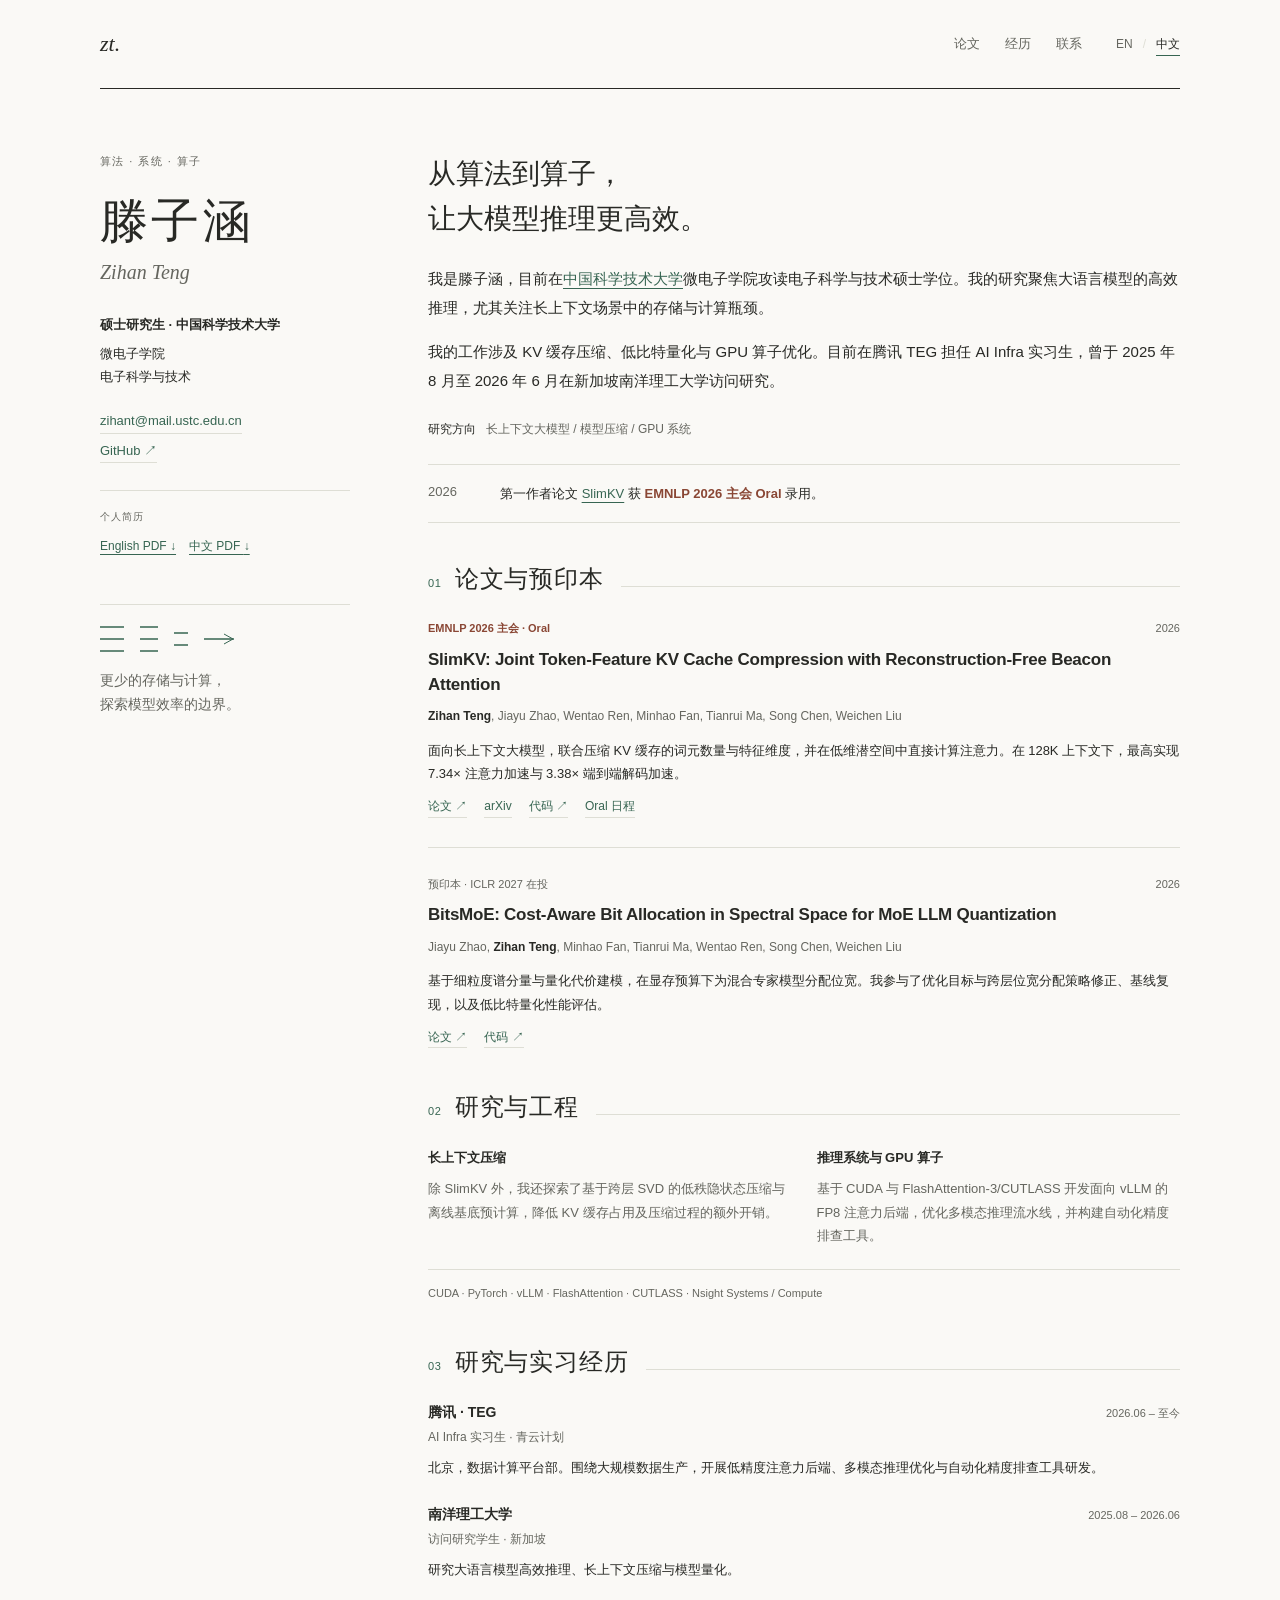
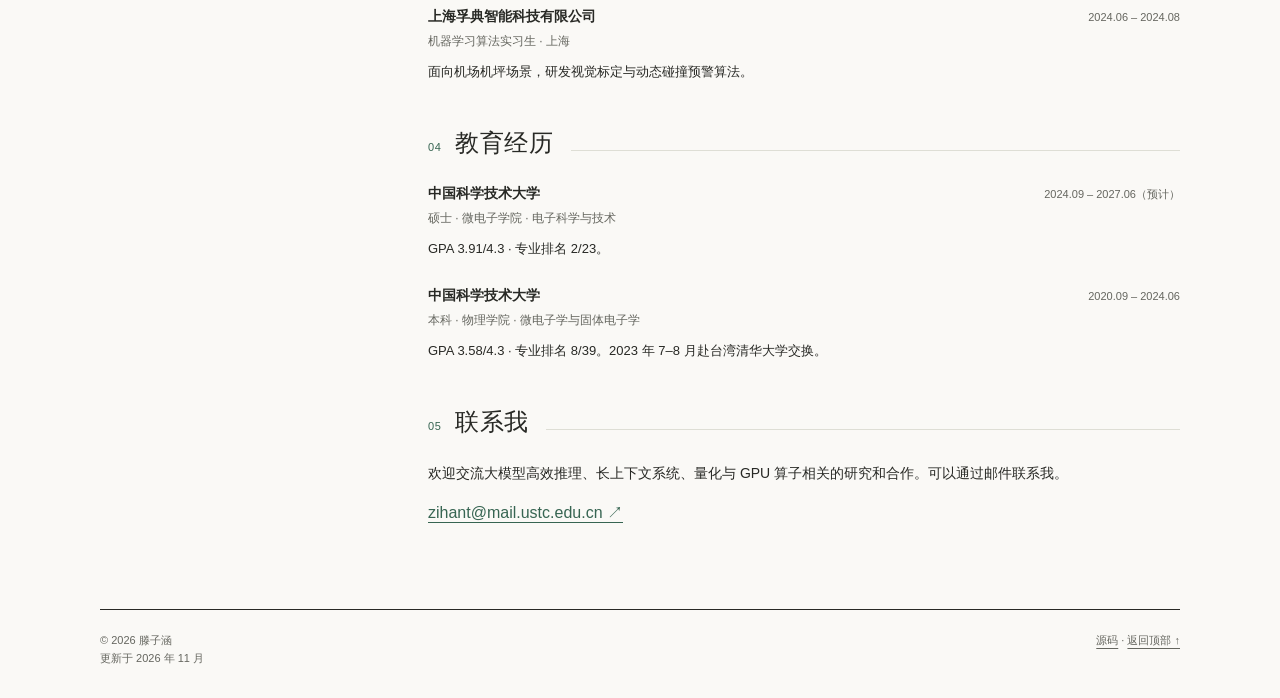
==== zh/index.html @ 65c85bd6 "Redesign academic homepage with bilingual pages, EMNLP Oral update, and current CVs" ====
<!doctype html>
<html lang="zh-CN">
<head>
<meta charset="utf-8">
<meta name="viewport" content="width=device-width, initial-scale=1">
<meta name="description" content="滕子涵，中国科学技术大学硕士研究生。研究方向包括大模型高效推理、KV 缓存压缩、低比特量化与 GPU 系统。SlimKV 第一作者，EMNLP 2026 主会 Oral。">
<meta name="theme-color" content="#faf9f6">
<title>滕子涵 | 大模型高效推理</title>
<link rel="canonical" href="https://strandding.github.io/zh/">
<link rel="alternate" hreflang="en" href="https://strandding.github.io/">
<link rel="alternate" hreflang="zh-CN" href="https://strandding.github.io/zh/">
<link rel="alternate" hreflang="x-default" href="https://strandding.github.io/">
<meta property="og:type" content="website">
<meta property="og:title" content="滕子涵 | 大模型高效推理">
<meta property="og:description" content="滕子涵，中国科学技术大学硕士研究生。研究方向包括大模型高效推理、KV 缓存压缩、低比特量化与 GPU 系统。SlimKV 第一作者，EMNLP 2026 主会 Oral。">
<meta property="og:url" content="https://strandding.github.io/zh/">
<meta property="og:locale" content="zh_CN">
<link rel="icon" href="../assets/favicon.svg" type="image/svg+xml">
<link rel="stylesheet" href="../assets/style.css">
<script type="application/ld+json">{"@context": "https://schema.org", "@type": "Person", "name": "Zihan Teng", "alternateName": "滕子涵", "url": "https://strandding.github.io/", "email": "mailto:zihant@mail.ustc.edu.cn", "sameAs": ["https://github.com/Strandding"], "affiliation": {"@type": "CollegeOrUniversity", "name": "University of Science and Technology of China"}}</script>
</head>
<body id="top">
<a class="skip-link" href="#main">跳转到正文</a>
<div class="page">
<header class="topbar">
<a class="wordmark" href="./" aria-label="滕子涵">zt.</a>
<div class="top-right">
<nav class="top-nav" aria-label="主导航"><a href="#publications">论文</a><a href="#experience">经历</a><a href="#contact">联系</a></nav>
<nav class="language" aria-label="语言切换"><a href="../" lang="en" hreflang="en" >EN</a><span aria-hidden="true">/</span><a href="./" lang="zh-CN" hreflang="zh-CN" aria-current="page">中文</a></nav>
</div>
</header>
<div class="layout">
<aside class="profile" aria-label="个人信息">
<p class="overline">算法 · 系统 · 算子</p>
<h1>滕子涵</h1>
<p class="alternate-name" lang="en">Zihan Teng</p>
<p class="affiliation"><span class="role">硕士研究生 · 中国科学技术大学</span>微电子学院<br>电子科学与技术</p>
<div class="profile-links"><a href="mailto:zihant@mail.ustc.edu.cn">zihant@mail.ustc.edu.cn</a><a href="https://github.com/Strandding">GitHub <span aria-hidden="true">↗</span></a></div>
<div class="cv-links"><span class="label">个人简历</span><a href="../assets/Zihan_Teng_CV_EN.pdf" download="Zihan_Teng_CV_EN.pdf" lang="en">English PDF <span aria-hidden="true">↓</span></a><a href="../assets/Zihan_Teng_CV_ZH.pdf" download="Zihan_Teng_CV_ZH.pdf" lang="zh-CN">中文 PDF <span aria-hidden="true">↓</span></a></div>
<div class="research-note" aria-hidden="true"><svg viewBox="0 0 134 36" fill="none"><path d="M0 6h24M0 18h24M0 30h24M40 6h18M40 18h18M40 30h18M74 12h14M74 24h14M104 18h30" stroke="currentColor" stroke-width="1.5"/><path d="m124 13 9 5-9 5" stroke="currentColor"/></svg>更少的存储与计算，<br>探索模型效率的边界。</div>
</aside>
<main class="content" id="main">
<section class="intro" aria-labelledby="intro-title"><h2 id="intro-title">从算法到算子，<br>让大模型推理更高效。</h2><p>我是滕子涵，目前在<a href="https://www.ustc.edu.cn/">中国科学技术大学</a>微电子学院攻读电子科学与技术硕士学位。我的研究聚焦大语言模型的高效推理，尤其关注长上下文场景中的存储与计算瓶颈。</p><p>我的工作涉及 KV 缓存压缩、低比特量化与 GPU 算子优化。目前在腾讯 TEG 担任 AI Infra 实习生，曾于 2025 年 8 月至 2026 年 6 月在新加坡南洋理工大学访问研究。</p><p class="interests"><strong>研究方向</strong> &nbsp; 长上下文大模型 / 模型压缩 / GPU 系统</p><div class="news"><time datetime="2026">2026</time><p>第一作者论文 <a href="https://aclanthology.org/2026.emnlp-main.983/">SlimKV</a> 获 <strong>EMNLP 2026 主会 Oral</strong> 录用。</p></div></section>
<section class="section" id="publications"><div class="section-heading"><span class="number" aria-hidden="true">01</span><h2>论文与预印本</h2></div>
<article class="publication">
<div class="publication-header"><span class="venue">EMNLP 2026 主会 · Oral</span><span>2026</span></div>
<h3 lang="en"><a href="https://aclanthology.org/2026.emnlp-main.983/">SlimKV: Joint Token-Feature KV Cache Compression with Reconstruction-Free Beacon Attention</a></h3>
<p class="authors" lang="en"><strong>Zihan Teng</strong>, Jiayu Zhao, Wentao Ren, Minhao Fan, Tianrui Ma, Song Chen, Weichen Liu</p><p class="abstract">面向长上下文大模型，联合压缩 KV 缓存的词元数量与特征维度，并在低维潜空间中直接计算注意力。在 128K 上下文下，最高实现 7.34× 注意力加速与 3.38× 端到端解码加速。</p>
<div class="paper-links"><a href="https://aclanthology.org/2026.emnlp-main.983/">论文 <span aria-hidden="true">↗</span></a><a href="https://arxiv.org/abs/2610.02953">arXiv</a><a href="https://github.com/Strandding/SlimKV">代码 <span aria-hidden="true">↗</span></a><a href="https://docs.google.com/spreadsheets/d/1aXGTy_7Xeh-OXIs3iJSbDpUsZ6YhbfA76b17kBZH0Yk/edit?gid=943432490&amp;range=A1047:L1047">Oral 日程</a></div>
</article>
<article class="publication">
<div class="publication-header"><span>预印本 · ICLR 2027 在投</span><span>2026</span></div>
<h3 lang="en"><a href="https://arxiv.org/abs/2606.00079">BitsMoE: Cost-Aware Bit Allocation in Spectral Space for MoE LLM Quantization</a></h3>
<p class="authors" lang="en">Jiayu Zhao, <strong>Zihan Teng</strong>, Minhao Fan, Tianrui Ma, Wentao Ren, Song Chen, Weichen Liu</p><p class="abstract">基于细粒度谱分量与量化代价建模，在显存预算下为混合专家模型分配位宽。我参与了优化目标与跨层位宽分配策略修正、基线复现，以及低比特量化性能评估。</p>
<div class="paper-links"><a href="https://arxiv.org/abs/2606.00079">论文 <span aria-hidden="true">↗</span></a><a href="https://github.com/zjiayu064/BitsMoE">代码 <span aria-hidden="true">↗</span></a></div>
</article>
</section>
<section class="section" id="research"><div class="section-heading"><span class="number" aria-hidden="true">02</span><h2>研究与工程</h2></div><div class="practice"><div><h3>长上下文压缩</h3><p>除 SlimKV 外，我还探索了基于跨层 SVD 的低秩隐状态压缩与离线基底预计算，降低 KV 缓存占用及压缩过程的额外开销。</p></div><div><h3>推理系统与 GPU 算子</h3><p>基于 CUDA 与 FlashAttention-3/CUTLASS 开发面向 vLLM 的 FP8 注意力后端，优化多模态推理流水线，并构建自动化精度排查工具。</p></div></div><p class="tools">CUDA · PyTorch · vLLM · FlashAttention · CUTLASS · Nsight Systems / Compute</p></section>
<section class="section" id="experience"><div class="section-heading"><span class="number" aria-hidden="true">03</span><h2>研究与实习经历</h2></div><article class="entry"><div class="entry-title"><h3>腾讯 · TEG</h3><span class="date">2026.06 – 至今</span></div><p class="role">AI Infra 实习生 · 青云计划</p><p>北京，数据计算平台部。围绕大规模数据生产，开展低精度注意力后端、多模态推理优化与自动化精度排查工具研发。</p></article>
<article class="entry"><div class="entry-title"><h3>南洋理工大学</h3><span class="date">2025.08 – 2026.06</span></div><p class="role">访问研究学生 · 新加坡</p><p>研究大语言模型高效推理、长上下文压缩与模型量化。</p></article>
<article class="entry"><div class="entry-title"><h3>上海孚典智能科技有限公司</h3><span class="date">2024.06 – 2024.08</span></div><p class="role">机器学习算法实习生 · 上海</p><p>面向机场机坪场景，研发视觉标定与动态碰撞预警算法。</p></article></section>
<section class="section" id="education"><div class="section-heading"><span class="number" aria-hidden="true">04</span><h2>教育经历</h2></div><article class="entry"><div class="entry-title"><h3>中国科学技术大学</h3><span class="date">2024.09 – 2027.06（预计）</span></div><p class="role">硕士 · 微电子学院 · 电子科学与技术</p><p>GPA 3.91/4.3 · 专业排名 2/23。</p></article>
<article class="entry"><div class="entry-title"><h3>中国科学技术大学</h3><span class="date">2020.09 – 2024.06</span></div><p class="role">本科 · 物理学院 · 微电子学与固体电子学</p><p>GPA 3.58/4.3 · 专业排名 8/39。2023 年 7–8 月赴台湾清华大学交换。</p></article></section>
<section class="section contact" id="contact"><div class="section-heading"><span class="number" aria-hidden="true">05</span><h2>联系我</h2></div><p>欢迎交流大模型高效推理、长上下文系统、量化与 GPU 算子相关的研究和合作。可以通过邮件联系我。</p><a href="mailto:zihant@mail.ustc.edu.cn">zihant@mail.ustc.edu.cn <span aria-hidden="true">↗</span></a></section>
</main>
</div>
<footer class="footer"><span>© 2026 滕子涵<br>更新于 2026 年 11 月</span><span><a href="https://github.com/Strandding/strandding.github.io">源码</a> · <a href="#top">返回顶部 ↑</a></span></footer>
</div>
</body>
</html>
---- assets/style.css ----
:root{--paper:#faf9f6;--ink:#282925;--muted:#65665f;--line:#deded5;--accent:#376552;--highlight:#8a4735;--serif:Georgia,'Times New Roman','Songti SC','Noto Serif CJK SC',serif;--sans:-apple-system,BlinkMacSystemFont,'Segoe UI','PingFang SC','Microsoft YaHei',sans-serif}
*{box-sizing:border-box}
html{scroll-behavior:smooth;scroll-padding-top:32px}
body{margin:0;background:var(--paper);color:var(--ink);font:16px/1.7 var(--sans);-webkit-font-smoothing:antialiased}
a{color:var(--accent);text-underline-offset:4px;text-decoration-thickness:1px}
a:hover{color:var(--highlight)}
a:focus-visible,summary:focus-visible{outline:2px solid var(--accent);outline-offset:5px}
::selection{background:#dce7dc}
.skip-link{position:fixed;left:20px;top:-80px;background:var(--ink);color:white;padding:10px 16px;z-index:10}
.skip-link:focus{top:12px}
.page{width:min(1100px,calc(100% - 96px));margin:auto}
.topbar{display:flex;justify-content:space-between;align-items:center;gap:24px;min-height:89px;border-bottom:1px solid var(--ink)}
.wordmark{color:var(--ink);text-decoration:none;font:italic 22px var(--serif)}
.top-right{display:flex;align-items:center;gap:34px}
.top-nav{display:flex;gap:25px;font-size:13px}
.top-nav a{text-decoration:none;color:var(--muted);padding:8px 0}
.top-nav a:hover{color:var(--accent)}
.language{display:flex;align-items:center;gap:10px;font-size:12px;white-space:nowrap}
.language a{padding:9px 0;text-decoration:none;color:var(--muted)}
.language a[aria-current]{color:var(--ink);text-decoration:underline;text-decoration-color:var(--accent);text-underline-offset:7px}
.language span{color:var(--line)}
.layout{display:grid;grid-template-columns:240px minmax(0,1fr);gap:64px;padding-top:63px}
.profile{align-self:start;position:sticky;top:40px}
.profile .overline{margin:0 0 21px;font-size:11px;letter-spacing:.13em;text-transform:uppercase;color:var(--muted)}
h1{font:normal 51px/1.04 var(--serif);letter-spacing:-.045em;margin:0 0 12px}
.alternate-name{font:20px var(--serif);color:var(--muted);margin:0 0 29px;letter-spacing:.06em}
.affiliation{font-size:13px;line-height:1.8;margin:0 0 22px}
.affiliation .role{display:block;font-weight:600;margin-bottom:5px;color:var(--ink)}
.profile-links{display:flex;flex-direction:column;align-items:flex-start;gap:6px;font-size:13px}
.profile-links a{text-decoration:none;border-bottom:1px solid var(--line)}
.cv-links{margin-top:27px;padding-top:17px;border-top:1px solid var(--line);font-size:12px}
.cv-links .label{display:block;color:var(--muted);font-size:10px;letter-spacing:.1em;text-transform:uppercase;margin-bottom:7px}
.cv-links a{display:inline-block;padding:4px 0;margin-right:13px}
.research-note{margin:44px 0 0;padding-top:16px;border-top:1px solid var(--line);color:var(--muted);font:italic 15px/1.7 var(--serif)}
.research-note svg{display:block;width:134px;height:36px;margin-bottom:12px;color:var(--accent)}
.content{min-width:0;padding-bottom:38px}
.intro{margin-bottom:42px}
.intro h2{font:normal 30px/1.3 var(--serif);letter-spacing:-.02em;margin:0 0 22px;max-width:560px}
.intro p{margin:0 0 15px;font-size:15px;line-height:1.85}
.interests{color:var(--muted);font-size:12px!important;line-height:1.85!important;margin-top:22px!important}
.interests strong{color:var(--ink);font-weight:500}
.news{display:grid;grid-template-columns:58px 1fr;gap:14px;margin:24px 0 0;padding:16px 0;border-top:1px solid var(--line);border-bottom:1px solid var(--line);font-size:13px;line-height:1.7}
.news time{color:var(--muted);font-variant-numeric:tabular-nums}
.news p{margin:0;font-size:13px;line-height:1.7}
.news strong{font-weight:600;color:var(--highlight)}
.section{margin-bottom:45px;scroll-margin-top:30px}
.section-heading{display:flex;align-items:baseline;gap:13px;margin-bottom:25px}
.section-heading .number{color:var(--accent);font:11px/1.5 var(--sans);letter-spacing:.06em}
.section-heading h2{font:normal 26px/1.2 var(--serif);letter-spacing:-.02em;margin:0}
.section-heading::after{content:'';flex:1;height:1px;background:var(--line);margin-left:4px}
.publication{margin-bottom:29px}
.publication+.publication{padding-top:27px;border-top:1px solid var(--line)}
.publication-header{display:flex;justify-content:space-between;align-items:baseline;gap:20px;font-size:11px;color:var(--muted);margin-bottom:9px}
.publication-header .venue{color:var(--highlight);font-weight:650}
.publication h3{font:600 17px/1.48 var(--sans);letter-spacing:-.015em;margin:0 0 9px}
.publication h3 a{color:var(--ink);text-decoration:none}
.publication h3 a:hover{text-decoration:underline;color:var(--accent)}
.authors{font-size:12px;line-height:1.8;color:var(--muted);margin:0 0 11px}
.authors strong{color:var(--ink);font-weight:600}
.abstract{font-size:13px;line-height:1.8;margin:0 0 11px}
.paper-links{display:flex;gap:17px;flex-wrap:wrap;font-size:12px;align-items:baseline}
.paper-links a{text-decoration:none;border-bottom:1px solid var(--line)}
.paper-links a:hover{border-color:var(--accent)}
.entry{margin-bottom:24px}
.entry-title{display:flex;justify-content:space-between;align-items:baseline;gap:20px}
.entry h3{font-size:14px;line-height:1.5;font-weight:600;margin:0}
.date{font-size:11px;white-space:nowrap;color:var(--muted);font-variant-numeric:tabular-nums}
.entry .role{font-size:12px;color:var(--muted);margin:4px 0 8px}
.entry p{font-size:13px;line-height:1.8;margin:6px 0 0}
.practice{display:grid;grid-template-columns:1fr 1fr;gap:25px}
.practice h3{font-size:13px;margin:0 0 8px;font-weight:600}
.practice p{font-size:13px;line-height:1.8;margin:0;color:var(--muted)}
.tools{font-size:11px;color:var(--muted);margin:22px 0 0;padding-top:14px;border-top:1px solid var(--line)}
.contact p{font-size:14px;line-height:1.8;margin:0 0 12px}
.footer{display:flex;justify-content:space-between;gap:20px;border-top:1px solid var(--ink);padding:21px 0 30px;color:var(--muted);font-size:11px}
.footer a{color:var(--muted)}
html[lang='zh-CN'] h1{font-size:48px;letter-spacing:.07em;line-height:1.2}
html[lang='zh-CN'] .intro h2{font-size:28px;line-height:1.6;letter-spacing:0}
html[lang='zh-CN'] .intro p{line-height:1.95}
html[lang='zh-CN'] .section-heading h2{font-size:24px;letter-spacing:.04em}
html[lang='zh-CN'] .alternate-name{letter-spacing:0;font-style:italic}
html[lang='zh-CN'] .research-note{font-style:normal;font-size:14px}
@media(min-width:1250px){.page{width:1080px}.layout{grid-template-columns:250px minmax(0,1fr);gap:78px}}
@media(max-width:900px){.page{width:calc(100% - 56px)}.layout{grid-template-columns:205px minmax(0,1fr);gap:35px}h1{font-size:45px}.top-right{gap:25px}.top-nav{gap:18px}.entry-title{display:block}.entry-title .date{display:block;margin-top:3px}.practice{grid-template-columns:1fr;gap:20px}}
@media(max-width:680px){html{scroll-padding-top:18px}.page{width:calc(100% - 40px)}.topbar{min-height:70px}.top-nav{display:none}.layout{display:block;padding-top:37px}.profile{position:static;margin-bottom:32px}.profile .overline{margin-bottom:14px;font-size:10px}h1{font-size:46px;margin-bottom:9px}.alternate-name{font-size:18px;margin-bottom:18px}.affiliation{font-size:13px;margin-bottom:13px}.profile-links{flex-direction:row;flex-wrap:wrap;gap:18px}.cv-links{margin-top:16px;padding-top:12px;display:flex;align-items:baseline;gap:14px}.cv-links .label{margin:0}.cv-links a{margin:0}.research-note{display:none}.intro{margin-bottom:35px}.intro h2{font-size:27px;margin-bottom:17px}.intro p{font-size:14px}.news{grid-template-columns:49px 1fr;gap:10px;margin-top:20px}.section{margin-bottom:35px}.section-heading{margin-bottom:22px}.section-heading h2{font-size:24px}.publication-header{gap:12px}.publication h3{font-size:16px}.entry-title{display:flex;flex-wrap:wrap;gap:3px 18px}.entry-title .date{margin:0}.footer{font-size:10px;align-items:flex-start}.footer span:last-child{text-align:right}.content{padding-bottom:5px}html[lang='zh-CN'] h1{font-size:42px}html[lang='zh-CN'] .intro h2{font-size:25px}}
@media(prefers-reduced-motion:reduce){html{scroll-behavior:auto}}
@media print{body{background:white;font-size:11pt}.page{width:100%}.topbar,.research-note,.skip-link,.top-nav,.language{display:none}.layout{padding-top:0;grid-template-columns:175px minmax(0,1fr);gap:30px}.profile{position:static}h1{font-size:34px}.intro h2{font-size:23px}.section{break-inside:avoid;margin-bottom:24px}.publication,.entry{break-inside:avoid}a{color:inherit}.footer{padding-bottom:0}}
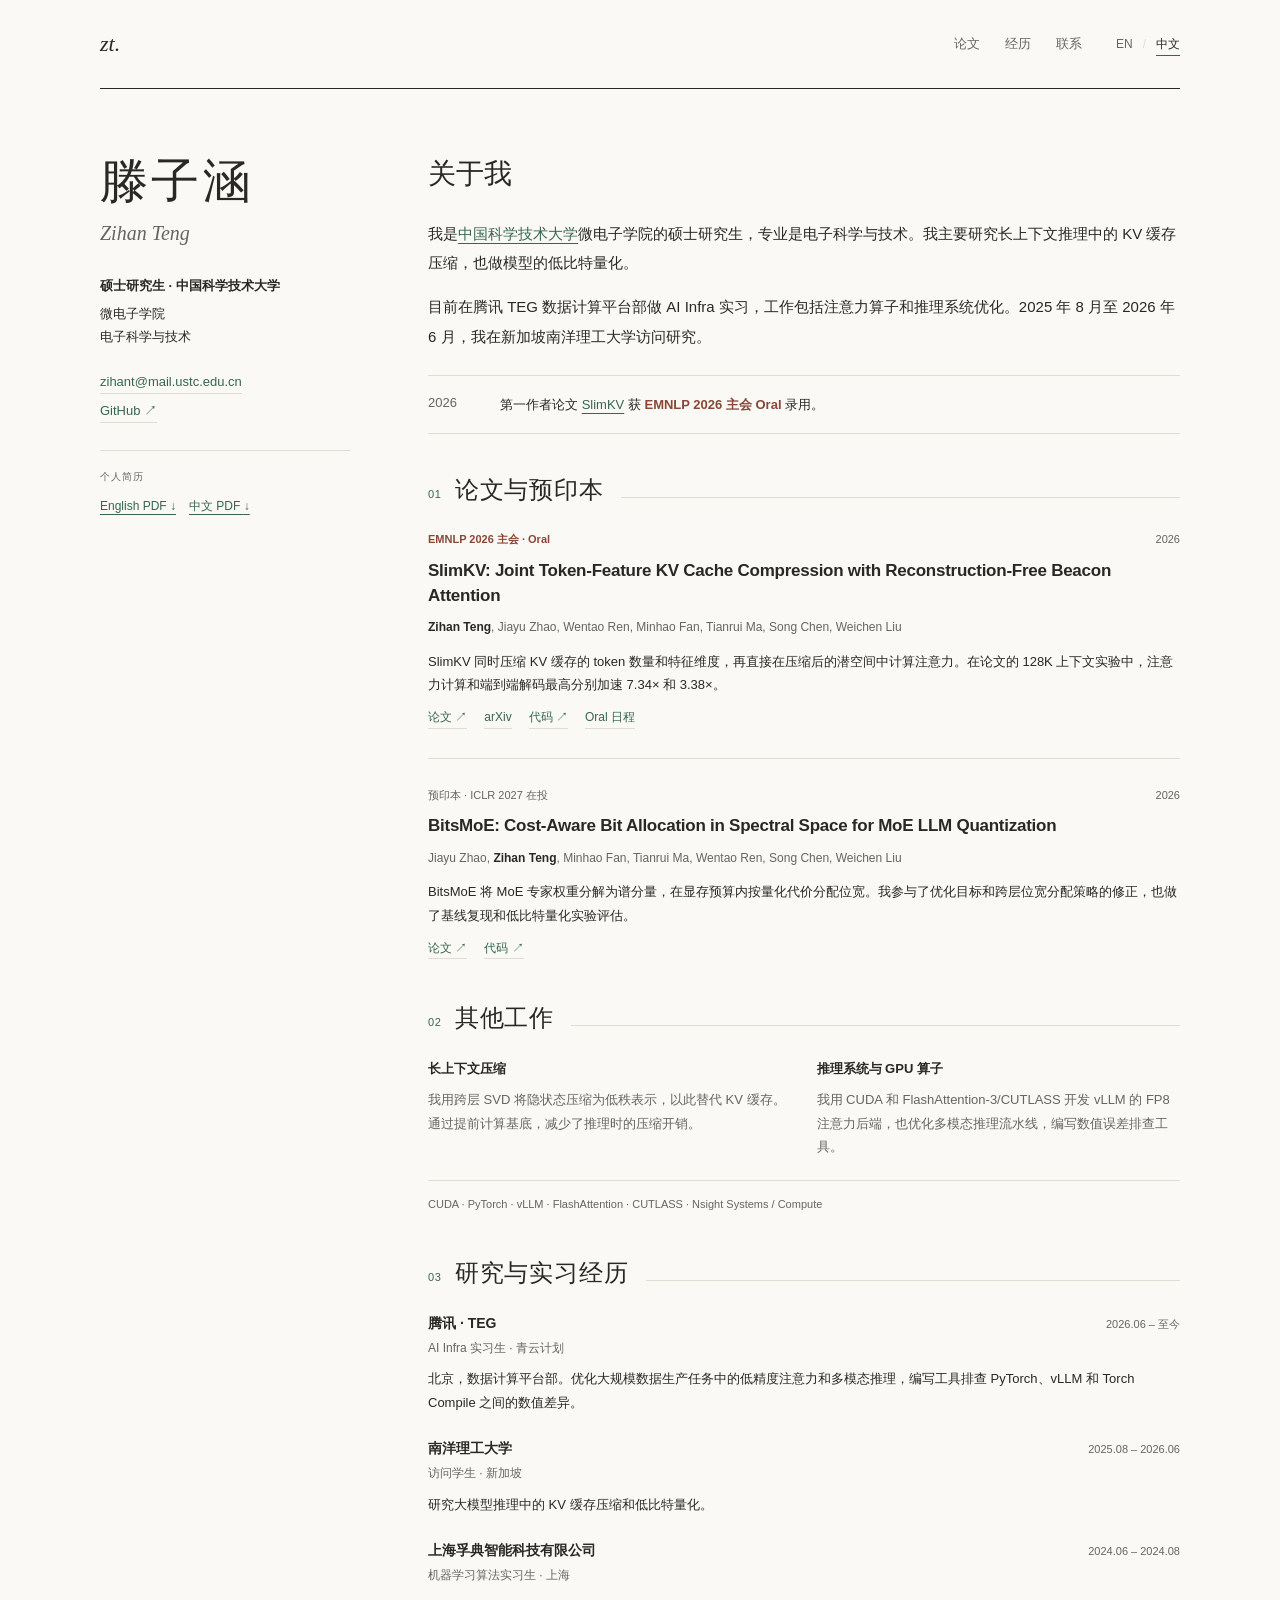
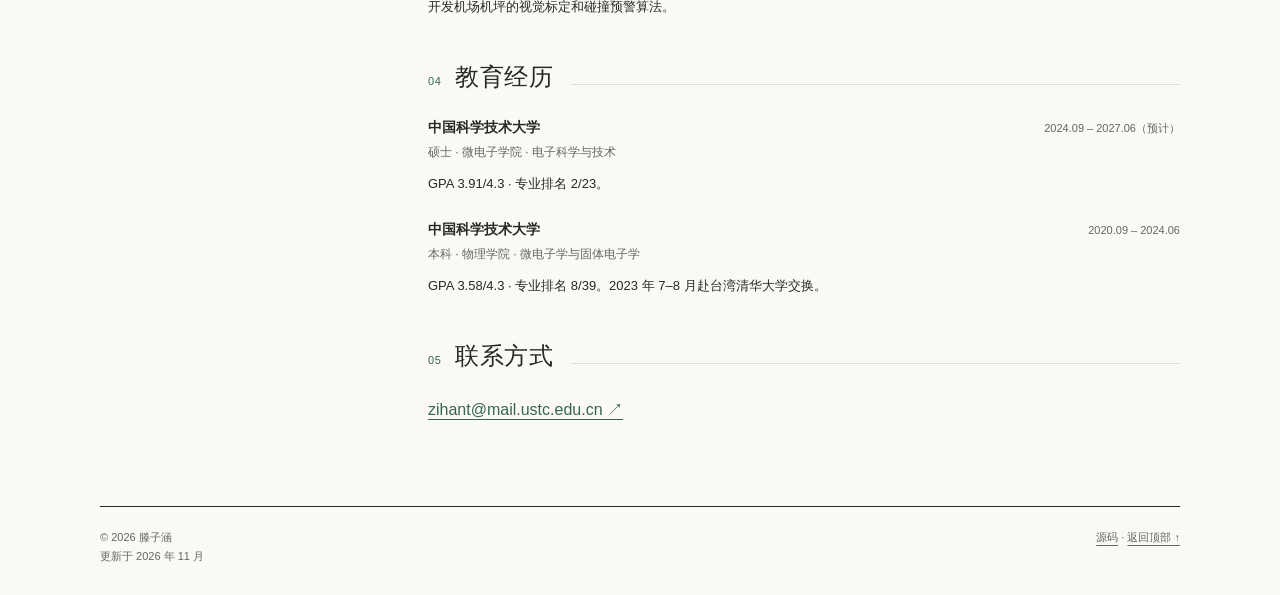
==== commit b9467f14: "Simplify bilingual homepage copy and remove promotional slogans" ====
--- a/zh/index.html
+++ b/zh/index.html
@@ -5,13 +5,13 @@
 <meta name="viewport" content="width=device-width, initial-scale=1">
 <meta name="description" content="滕子涵，中国科学技术大学硕士研究生。研究方向包括大模型高效推理、KV 缓存压缩、低比特量化与 GPU 系统。SlimKV 第一作者，EMNLP 2026 主会 Oral。">
 <meta name="theme-color" content="#faf9f6">
-<title>滕子涵 | 大模型高效推理</title>
+<title>滕子涵</title>
 <link rel="canonical" href="https://strandding.github.io/zh/">
 <link rel="alternate" hreflang="en" href="https://strandding.github.io/">
 <link rel="alternate" hreflang="zh-CN" href="https://strandding.github.io/zh/">
 <link rel="alternate" hreflang="x-default" href="https://strandding.github.io/">
 <meta property="og:type" content="website">
-<meta property="og:title" content="滕子涵 | 大模型高效推理">
+<meta property="og:title" content="滕子涵">
 <meta property="og:description" content="滕子涵，中国科学技术大学硕士研究生。研究方向包括大模型高效推理、KV 缓存压缩、低比特量化与 GPU 系统。SlimKV 第一作者，EMNLP 2026 主会 Oral。">
 <meta property="og:url" content="https://strandding.github.io/zh/">
 <meta property="og:locale" content="zh_CN">
@@ -31,37 +31,35 @@
 </header>
 <div class="layout">
 <aside class="profile" aria-label="个人信息">
-<p class="overline">算法 · 系统 · 算子</p>
 <h1>滕子涵</h1>
 <p class="alternate-name" lang="en">Zihan Teng</p>
 <p class="affiliation"><span class="role">硕士研究生 · 中国科学技术大学</span>微电子学院<br>电子科学与技术</p>
 <div class="profile-links"><a href="mailto:zihant@mail.ustc.edu.cn">zihant@mail.ustc.edu.cn</a><a href="https://github.com/Strandding">GitHub <span aria-hidden="true">↗</span></a></div>
 <div class="cv-links"><span class="label">个人简历</span><a href="../assets/Zihan_Teng_CV_EN.pdf" download="Zihan_Teng_CV_EN.pdf" lang="en">English PDF <span aria-hidden="true">↓</span></a><a href="../assets/Zihan_Teng_CV_ZH.pdf" download="Zihan_Teng_CV_ZH.pdf" lang="zh-CN">中文 PDF <span aria-hidden="true">↓</span></a></div>
-<div class="research-note" aria-hidden="true"><svg viewBox="0 0 134 36" fill="none"><path d="M0 6h24M0 18h24M0 30h24M40 6h18M40 18h18M40 30h18M74 12h14M74 24h14M104 18h30" stroke="currentColor" stroke-width="1.5"/><path d="m124 13 9 5-9 5" stroke="currentColor"/></svg>更少的存储与计算，<br>探索模型效率的边界。</div>
 </aside>
 <main class="content" id="main">
-<section class="intro" aria-labelledby="intro-title"><h2 id="intro-title">从算法到算子，<br>让大模型推理更高效。</h2><p>我是滕子涵，目前在<a href="https://www.ustc.edu.cn/">中国科学技术大学</a>微电子学院攻读电子科学与技术硕士学位。我的研究聚焦大语言模型的高效推理，尤其关注长上下文场景中的存储与计算瓶颈。</p><p>我的工作涉及 KV 缓存压缩、低比特量化与 GPU 算子优化。目前在腾讯 TEG 担任 AI Infra 实习生，曾于 2025 年 8 月至 2026 年 6 月在新加坡南洋理工大学访问研究。</p><p class="interests"><strong>研究方向</strong> &nbsp; 长上下文大模型 / 模型压缩 / GPU 系统</p><div class="news"><time datetime="2026">2026</time><p>第一作者论文 <a href="https://aclanthology.org/2026.emnlp-main.983/">SlimKV</a> 获 <strong>EMNLP 2026 主会 Oral</strong> 录用。</p></div></section>
+<section class="intro" aria-labelledby="intro-title"><h2 id="intro-title">关于我</h2><p>我是<a href="https://www.ustc.edu.cn/">中国科学技术大学</a>微电子学院的硕士研究生，专业是电子科学与技术。我主要研究长上下文推理中的 KV 缓存压缩，也做模型的低比特量化。</p><p>目前在腾讯 TEG 数据计算平台部做 AI Infra 实习，工作包括注意力算子和推理系统优化。2025 年 8 月至 2026 年 6 月，我在新加坡南洋理工大学访问研究。</p><div class="news"><time datetime="2026">2026</time><p>第一作者论文 <a href="https://aclanthology.org/2026.emnlp-main.983/">SlimKV</a> 获 <strong>EMNLP 2026 主会 Oral</strong> 录用。</p></div></section>
 <section class="section" id="publications"><div class="section-heading"><span class="number" aria-hidden="true">01</span><h2>论文与预印本</h2></div>
 <article class="publication">
 <div class="publication-header"><span class="venue">EMNLP 2026 主会 · Oral</span><span>2026</span></div>
 <h3 lang="en"><a href="https://aclanthology.org/2026.emnlp-main.983/">SlimKV: Joint Token-Feature KV Cache Compression with Reconstruction-Free Beacon Attention</a></h3>
-<p class="authors" lang="en"><strong>Zihan Teng</strong>, Jiayu Zhao, Wentao Ren, Minhao Fan, Tianrui Ma, Song Chen, Weichen Liu</p><p class="abstract">面向长上下文大模型，联合压缩 KV 缓存的词元数量与特征维度，并在低维潜空间中直接计算注意力。在 128K 上下文下，最高实现 7.34× 注意力加速与 3.38× 端到端解码加速。</p>
+<p class="authors" lang="en"><strong>Zihan Teng</strong>, Jiayu Zhao, Wentao Ren, Minhao Fan, Tianrui Ma, Song Chen, Weichen Liu</p><p class="abstract">SlimKV 同时压缩 KV 缓存的 token 数量和特征维度，再直接在压缩后的潜空间中计算注意力。在论文的 128K 上下文实验中，注意力计算和端到端解码最高分别加速 7.34× 和 3.38×。</p>
 <div class="paper-links"><a href="https://aclanthology.org/2026.emnlp-main.983/">论文 <span aria-hidden="true">↗</span></a><a href="https://arxiv.org/abs/2610.02953">arXiv</a><a href="https://github.com/Strandding/SlimKV">代码 <span aria-hidden="true">↗</span></a><a href="https://docs.google.com/spreadsheets/d/1aXGTy_7Xeh-OXIs3iJSbDpUsZ6YhbfA76b17kBZH0Yk/edit?gid=943432490&amp;range=A1047:L1047">Oral 日程</a></div>
 </article>
 <article class="publication">
 <div class="publication-header"><span>预印本 · ICLR 2027 在投</span><span>2026</span></div>
 <h3 lang="en"><a href="https://arxiv.org/abs/2606.00079">BitsMoE: Cost-Aware Bit Allocation in Spectral Space for MoE LLM Quantization</a></h3>
-<p class="authors" lang="en">Jiayu Zhao, <strong>Zihan Teng</strong>, Minhao Fan, Tianrui Ma, Wentao Ren, Song Chen, Weichen Liu</p><p class="abstract">基于细粒度谱分量与量化代价建模，在显存预算下为混合专家模型分配位宽。我参与了优化目标与跨层位宽分配策略修正、基线复现，以及低比特量化性能评估。</p>
+<p class="authors" lang="en">Jiayu Zhao, <strong>Zihan Teng</strong>, Minhao Fan, Tianrui Ma, Wentao Ren, Song Chen, Weichen Liu</p><p class="abstract">BitsMoE 将 MoE 专家权重分解为谱分量，在显存预算内按量化代价分配位宽。我参与了优化目标和跨层位宽分配策略的修正，也做了基线复现和低比特量化实验评估。</p>
 <div class="paper-links"><a href="https://arxiv.org/abs/2606.00079">论文 <span aria-hidden="true">↗</span></a><a href="https://github.com/zjiayu064/BitsMoE">代码 <span aria-hidden="true">↗</span></a></div>
 </article>
 </section>
-<section class="section" id="research"><div class="section-heading"><span class="number" aria-hidden="true">02</span><h2>研究与工程</h2></div><div class="practice"><div><h3>长上下文压缩</h3><p>除 SlimKV 外，我还探索了基于跨层 SVD 的低秩隐状态压缩与离线基底预计算，降低 KV 缓存占用及压缩过程的额外开销。</p></div><div><h3>推理系统与 GPU 算子</h3><p>基于 CUDA 与 FlashAttention-3/CUTLASS 开发面向 vLLM 的 FP8 注意力后端，优化多模态推理流水线，并构建自动化精度排查工具。</p></div></div><p class="tools">CUDA · PyTorch · vLLM · FlashAttention · CUTLASS · Nsight Systems / Compute</p></section>
-<section class="section" id="experience"><div class="section-heading"><span class="number" aria-hidden="true">03</span><h2>研究与实习经历</h2></div><article class="entry"><div class="entry-title"><h3>腾讯 · TEG</h3><span class="date">2026.06 – 至今</span></div><p class="role">AI Infra 实习生 · 青云计划</p><p>北京，数据计算平台部。围绕大规模数据生产，开展低精度注意力后端、多模态推理优化与自动化精度排查工具研发。</p></article>
-<article class="entry"><div class="entry-title"><h3>南洋理工大学</h3><span class="date">2025.08 – 2026.06</span></div><p class="role">访问研究学生 · 新加坡</p><p>研究大语言模型高效推理、长上下文压缩与模型量化。</p></article>
-<article class="entry"><div class="entry-title"><h3>上海孚典智能科技有限公司</h3><span class="date">2024.06 – 2024.08</span></div><p class="role">机器学习算法实习生 · 上海</p><p>面向机场机坪场景，研发视觉标定与动态碰撞预警算法。</p></article></section>
+<section class="section" id="research"><div class="section-heading"><span class="number" aria-hidden="true">02</span><h2>其他工作</h2></div><div class="practice"><div><h3>长上下文压缩</h3><p>我用跨层 SVD 将隐状态压缩为低秩表示，以此替代 KV 缓存。通过提前计算基底，减少了推理时的压缩开销。</p></div><div><h3>推理系统与 GPU 算子</h3><p>我用 CUDA 和 FlashAttention-3/CUTLASS 开发 vLLM 的 FP8 注意力后端，也优化多模态推理流水线，编写数值误差排查工具。</p></div></div><p class="tools">CUDA · PyTorch · vLLM · FlashAttention · CUTLASS · Nsight Systems / Compute</p></section>
+<section class="section" id="experience"><div class="section-heading"><span class="number" aria-hidden="true">03</span><h2>研究与实习经历</h2></div><article class="entry"><div class="entry-title"><h3>腾讯 · TEG</h3><span class="date">2026.06 – 至今</span></div><p class="role">AI Infra 实习生 · 青云计划</p><p>北京，数据计算平台部。优化大规模数据生产任务中的低精度注意力和多模态推理，编写工具排查 PyTorch、vLLM 和 Torch Compile 之间的数值差异。</p></article>
+<article class="entry"><div class="entry-title"><h3>南洋理工大学</h3><span class="date">2025.08 – 2026.06</span></div><p class="role">访问学生 · 新加坡</p><p>研究大模型推理中的 KV 缓存压缩和低比特量化。</p></article>
+<article class="entry"><div class="entry-title"><h3>上海孚典智能科技有限公司</h3><span class="date">2024.06 – 2024.08</span></div><p class="role">机器学习算法实习生 · 上海</p><p>开发机场机坪的视觉标定和碰撞预警算法。</p></article></section>
 <section class="section" id="education"><div class="section-heading"><span class="number" aria-hidden="true">04</span><h2>教育经历</h2></div><article class="entry"><div class="entry-title"><h3>中国科学技术大学</h3><span class="date">2024.09 – 2027.06（预计）</span></div><p class="role">硕士 · 微电子学院 · 电子科学与技术</p><p>GPA 3.91/4.3 · 专业排名 2/23。</p></article>
 <article class="entry"><div class="entry-title"><h3>中国科学技术大学</h3><span class="date">2020.09 – 2024.06</span></div><p class="role">本科 · 物理学院 · 微电子学与固体电子学</p><p>GPA 3.58/4.3 · 专业排名 8/39。2023 年 7–8 月赴台湾清华大学交换。</p></article></section>
-<section class="section contact" id="contact"><div class="section-heading"><span class="number" aria-hidden="true">05</span><h2>联系我</h2></div><p>欢迎交流大模型高效推理、长上下文系统、量化与 GPU 算子相关的研究和合作。可以通过邮件联系我。</p><a href="mailto:zihant@mail.ustc.edu.cn">zihant@mail.ustc.edu.cn <span aria-hidden="true">↗</span></a></section>
+<section class="section contact" id="contact"><div class="section-heading"><span class="number" aria-hidden="true">05</span><h2>联系方式</h2></div><a href="mailto:zihant@mail.ustc.edu.cn">zihant@mail.ustc.edu.cn <span aria-hidden="true">↗</span></a></section>
 </main>
 </div>
 <footer class="footer"><span>© 2026 滕子涵<br>更新于 2026 年 11 月</span><span><a href="https://github.com/Strandding/strandding.github.io">源码</a> · <a href="#top">返回顶部 ↑</a></span></footer>
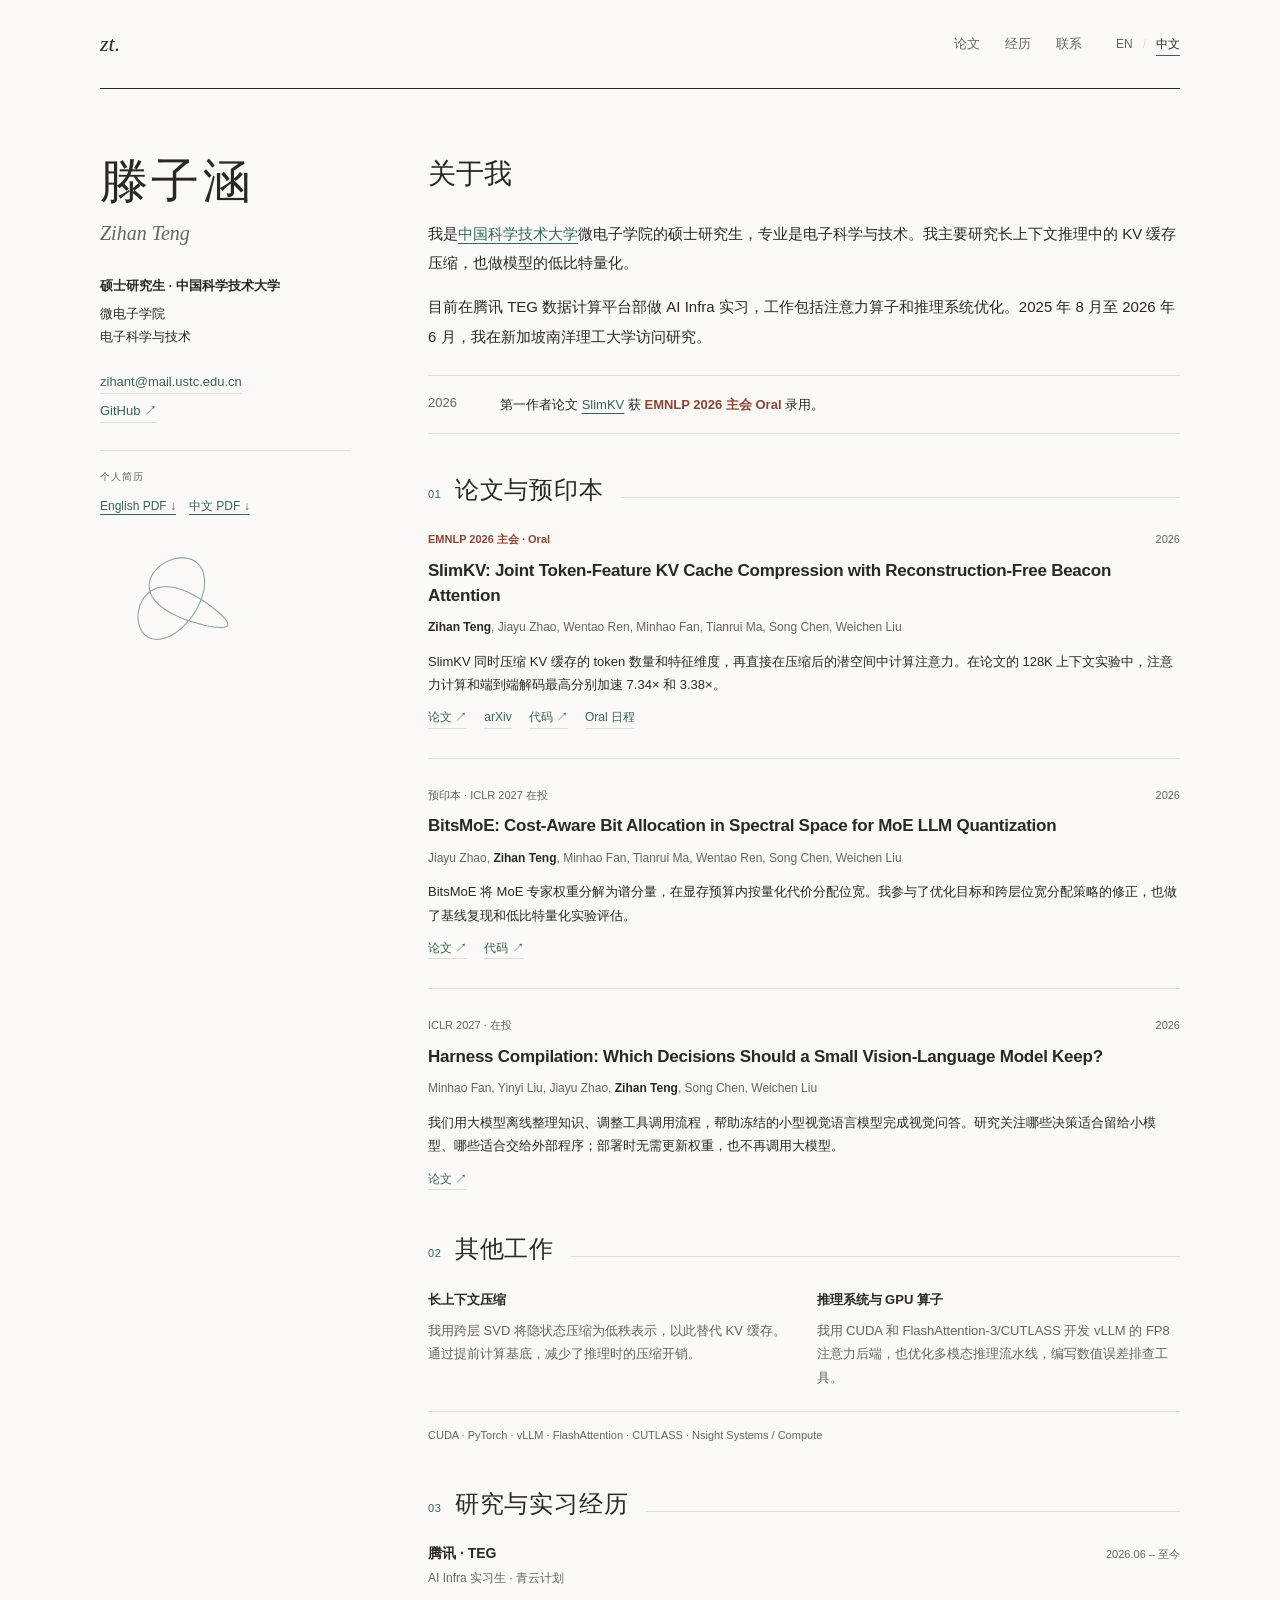
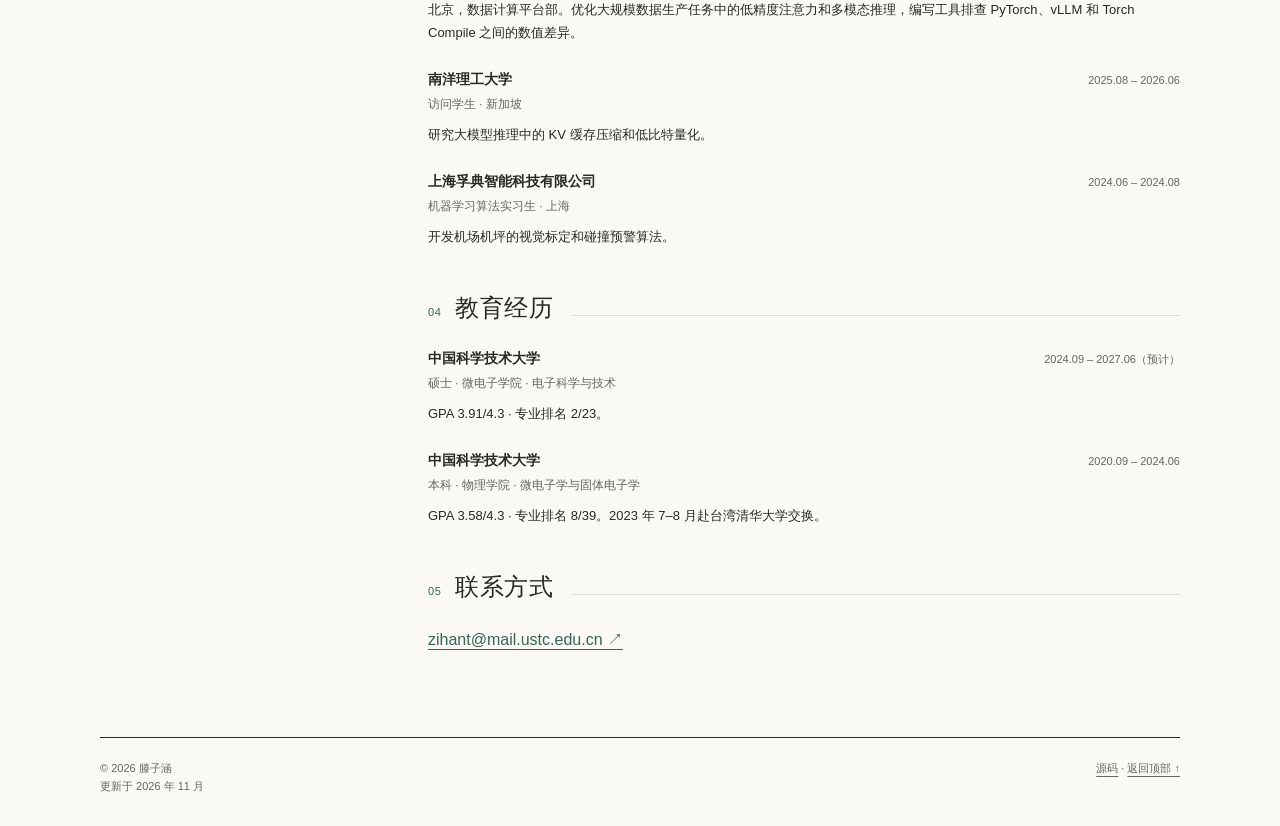
==== commit 5d2d3d58: "Add Harness Compilation and a subtle pointer-responsive sidebar drawing" ====
--- a/zh/index.html
+++ b/zh/index.html
@@ -36,6 +36,7 @@
 <p class="affiliation"><span class="role">硕士研究生 · 中国科学技术大学</span>微电子学院<br>电子科学与技术</p>
 <div class="profile-links"><a href="mailto:zihant@mail.ustc.edu.cn">zihant@mail.ustc.edu.cn</a><a href="https://github.com/Strandding">GitHub <span aria-hidden="true">↗</span></a></div>
 <div class="cv-links"><span class="label">个人简历</span><a href="../assets/Zihan_Teng_CV_EN.pdf" download="Zihan_Teng_CV_EN.pdf" lang="en">English PDF <span aria-hidden="true">↓</span></a><a href="../assets/Zihan_Teng_CV_ZH.pdf" download="Zihan_Teng_CV_ZH.pdf" lang="zh-CN">中文 PDF <span aria-hidden="true">↓</span></a></div>
+<svg class="motion-mark" data-motion-mark viewBox="0 0 160 108" aria-hidden="true" focusable="false"><path d="M77.69,39.39 L80.14,40.13 L82.60,41.00 L85.07,41.97 L87.54,43.03 L90.00,44.19 L92.45,45.43 L94.88,46.74 L97.28,48.11 L99.64,49.53 L101.96,51.00 L104.23,52.49 L106.45,54.00 L108.59,55.52 L110.67,57.05 L112.66,58.57 L114.56,60.07 L116.37,61.55 L118.07,63.00 L119.66,64.40 L121.13,65.77 L122.47,67.08 L123.68,68.34 L124.75,69.53 L125.67,70.66 L126.44,71.73 L127.06,72.72 L127.51,73.63 L127.80,74.47 L127.91,75.23 L127.85,75.91 L127.62,76.52 L127.22,77.04 L126.63,77.48 L125.87,77.84 L124.93,78.12 L123.82,78.32 L122.54,78.44 L121.10,78.48 L119.49,78.45 L117.73,78.34 L115.82,78.16 L113.77,77.90 L111.59,77.57 L109.29,77.17 L106.87,76.69 L104.36,76.15 L101.76,75.53 L99.08,74.85 L96.34,74.09 L93.55,73.27 L90.73,72.38 L87.90,71.42 L85.05,70.39 L82.23,69.29 L79.42,68.12 L76.66,66.89 L73.96,65.59 L71.33,64.23 L68.79,62.80 L66.36,61.30 L64.04,59.75 L61.84,58.13 L59.80,56.46 L57.90,54.73 L56.17,52.95 L54.61,51.11 L53.24,49.24 L52.05,47.32 L51.07,45.37 L50.28,43.38 L49.70,41.38 L49.33,39.36 L49.17,37.32 L49.22,35.29 L49.47,33.26 L49.93,31.25 L50.59,29.26 L51.44,27.31 L52.48,25.40 L53.69,23.54 L55.08,21.75 L56.62,20.03 L58.31,18.39 L60.14,16.85 L62.08,15.42 L64.13,14.10 L66.27,12.91 L68.49,11.85 L70.76,10.93 L73.07,10.17 L75.41,9.57 L77.76,9.14 L80.10,8.87 L82.42,8.79 L84.69,8.89 L86.91,9.18 L89.05,9.66 L91.11,10.33 L93.06,11.19 L94.89,12.24 L96.60,13.48 L98.16,14.90 L99.58,16.50 L100.83,18.27 L101.91,20.21 L102.82,22.31 L103.54,24.56 L104.08,26.95 L104.42,29.46 L104.58,32.08 L104.54,34.81 L104.30,37.62 L103.88,40.51 L103.26,43.44 L102.47,46.42 L101.49,49.42 L100.34,52.43 L99.03,55.42 L97.57,58.38 L95.95,61.30 L94.20,64.16 L92.33,66.94 L90.34,69.63 L88.25,72.20 L86.07,74.65 L83.82,76.96 L81.50,79.12 L79.14,81.11 L76.74,82.93 L74.32,84.57 L71.89,86.01 L69.47,87.26 L67.07,88.30 L64.69,89.13 L62.36,89.74 L60.09,90.15 L57.88,90.34 L55.74,90.31 L53.70,90.08 L51.75,89.64 L49.90,89.01 L48.17,88.18 L46.56,87.17 L45.07,85.99 L43.72,84.64 L42.50,83.14 L41.43,81.51 L40.49,79.75 L39.71,77.88 L39.07,75.91 L38.58,73.87 L38.25,71.76 L38.06,69.60 L38.02,67.41 L38.13,65.20 L38.38,63.00 L38.78,60.80 L39.32,58.64 L40.00,56.52 L40.81,54.47 L41.75,52.48 L42.82,50.59 L44.00,48.78 L45.31,47.09 L46.72,45.52 L48.25,44.07 L49.87,42.76 L51.59,41.59 L53.40,40.57 L55.30,39.70 L57.28,38.98 L59.33,38.42 L61.45,38.01 L63.63,37.76 L65.86,37.67 L68.15,37.73 L70.49,37.93 L72.86,38.28 L75.26,38.77 L77.69,39.39 Z"/></svg>
 </aside>
 <main class="content" id="main">
 <section class="intro" aria-labelledby="intro-title"><h2 id="intro-title">关于我</h2><p>我是<a href="https://www.ustc.edu.cn/">中国科学技术大学</a>微电子学院的硕士研究生，专业是电子科学与技术。我主要研究长上下文推理中的 KV 缓存压缩，也做模型的低比特量化。</p><p>目前在腾讯 TEG 数据计算平台部做 AI Infra 实习，工作包括注意力算子和推理系统优化。2025 年 8 月至 2026 年 6 月，我在新加坡南洋理工大学访问研究。</p><div class="news"><time datetime="2026">2026</time><p>第一作者论文 <a href="https://aclanthology.org/2026.emnlp-main.983/">SlimKV</a> 获 <strong>EMNLP 2026 主会 Oral</strong> 录用。</p></div></section>
@@ -52,6 +53,12 @@
 <p class="authors" lang="en">Jiayu Zhao, <strong>Zihan Teng</strong>, Minhao Fan, Tianrui Ma, Wentao Ren, Song Chen, Weichen Liu</p><p class="abstract">BitsMoE 将 MoE 专家权重分解为谱分量，在显存预算内按量化代价分配位宽。我参与了优化目标和跨层位宽分配策略的修正，也做了基线复现和低比特量化实验评估。</p>
 <div class="paper-links"><a href="https://arxiv.org/abs/2606.00079">论文 <span aria-hidden="true">↗</span></a><a href="https://github.com/zjiayu064/BitsMoE">代码 <span aria-hidden="true">↗</span></a></div>
 </article>
+<article class="publication">
+<div class="publication-header"><span>ICLR 2027 · 在投</span><span>2026</span></div>
+<h3 lang="en"><a href="https://arxiv.org/abs/2610.11231">Harness Compilation: Which Decisions Should a Small Vision-Language Model Keep?</a></h3>
+<p class="authors" lang="en">Minhao Fan, Yinyi Liu, Jiayu Zhao, <strong>Zihan Teng</strong>, Song Chen, Weichen Liu</p><p class="abstract">我们用大模型离线整理知识、调整工具调用流程，帮助冻结的小型视觉语言模型完成视觉问答。研究关注哪些决策适合留给小模型、哪些适合交给外部程序；部署时无需更新权重，也不再调用大模型。</p>
+<div class="paper-links"><a href="https://arxiv.org/abs/2610.11231">论文 <span aria-hidden="true">↗</span></a></div>
+</article>
 </section>
 <section class="section" id="research"><div class="section-heading"><span class="number" aria-hidden="true">02</span><h2>其他工作</h2></div><div class="practice"><div><h3>长上下文压缩</h3><p>我用跨层 SVD 将隐状态压缩为低秩表示，以此替代 KV 缓存。通过提前计算基底，减少了推理时的压缩开销。</p></div><div><h3>推理系统与 GPU 算子</h3><p>我用 CUDA 和 FlashAttention-3/CUTLASS 开发 vLLM 的 FP8 注意力后端，也优化多模态推理流水线，编写数值误差排查工具。</p></div></div><p class="tools">CUDA · PyTorch · vLLM · FlashAttention · CUTLASS · Nsight Systems / Compute</p></section>
 <section class="section" id="experience"><div class="section-heading"><span class="number" aria-hidden="true">03</span><h2>研究与实习经历</h2></div><article class="entry"><div class="entry-title"><h3>腾讯 · TEG</h3><span class="date">2026.06 – 至今</span></div><p class="role">AI Infra 实习生 · 青云计划</p><p>北京，数据计算平台部。优化大规模数据生产任务中的低精度注意力和多模态推理，编写工具排查 PyTorch、vLLM 和 Torch Compile 之间的数值差异。</p></article>
@@ -64,5 +71,6 @@
 </div>
 <footer class="footer"><span>© 2026 滕子涵<br>更新于 2026 年 11 月</span><span><a href="https://github.com/Strandding/strandding.github.io">源码</a> · <a href="#top">返回顶部 ↑</a></span></footer>
 </div>
+<script type="module" src="../assets/motion.js"></script>
 </body>
 </html>
--- a/assets/style.css
+++ b/assets/style.css
@@ -31,6 +31,9 @@
 .cv-links{margin-top:27px;padding-top:17px;border-top:1px solid var(--line);font-size:12px}
 .cv-links .label{display:block;color:var(--muted);font-size:10px;letter-spacing:.1em;text-transform:uppercase;margin-bottom:7px}
 .cv-links a{display:inline-block;padding:4px 0;margin-right:13px}
+.motion-mark{display:block;width:160px;height:108px;margin:29px 0 0;overflow:visible;color:var(--accent);opacity:.58;pointer-events:none}
+.motion-mark path{fill:none;stroke:currentColor;stroke-width:1.05;stroke-linecap:round;stroke-linejoin:round}
+@media print{.motion-mark{display:none}}
 .research-note{margin:44px 0 0;padding-top:16px;border-top:1px solid var(--line);color:var(--muted);font:italic 15px/1.7 var(--serif)}
 .research-note svg{display:block;width:134px;height:36px;margin-bottom:12px;color:var(--accent)}
 .content{min-width:0;padding-bottom:38px}
@@ -83,5 +86,7 @@
 @media(min-width:1250px){.page{width:1080px}.layout{grid-template-columns:250px minmax(0,1fr);gap:78px}}
 @media(max-width:900px){.page{width:calc(100% - 56px)}.layout{grid-template-columns:205px minmax(0,1fr);gap:35px}h1{font-size:45px}.top-right{gap:25px}.top-nav{gap:18px}.entry-title{display:block}.entry-title .date{display:block;margin-top:3px}.practice{grid-template-columns:1fr;gap:20px}}
 @media(max-width:680px){html{scroll-padding-top:18px}.page{width:calc(100% - 40px)}.topbar{min-height:70px}.top-nav{display:none}.layout{display:block;padding-top:37px}.profile{position:static;margin-bottom:32px}.profile .overline{margin-bottom:14px;font-size:10px}h1{font-size:46px;margin-bottom:9px}.alternate-name{font-size:18px;margin-bottom:18px}.affiliation{font-size:13px;margin-bottom:13px}.profile-links{flex-direction:row;flex-wrap:wrap;gap:18px}.cv-links{margin-top:16px;padding-top:12px;display:flex;align-items:baseline;gap:14px}.cv-links .label{margin:0}.cv-links a{margin:0}.research-note{display:none}.intro{margin-bottom:35px}.intro h2{font-size:27px;margin-bottom:17px}.intro p{font-size:14px}.news{grid-template-columns:49px 1fr;gap:10px;margin-top:20px}.section{margin-bottom:35px}.section-heading{margin-bottom:22px}.section-heading h2{font-size:24px}.publication-header{gap:12px}.publication h3{font-size:16px}.entry-title{display:flex;flex-wrap:wrap;gap:3px 18px}.entry-title .date{margin:0}.footer{font-size:10px;align-items:flex-start}.footer span:last-child{text-align:right}.content{padding-bottom:5px}html[lang='zh-CN'] h1{font-size:42px}html[lang='zh-CN'] .intro h2{font-size:25px}}
+@media(max-width:680px){.profile{position:relative;top:auto}.motion-mark{position:absolute;top:0;right:0;width:110px;height:75px;margin:0}}
+@media(max-width:420px){.motion-mark{display:none}}
 @media(prefers-reduced-motion:reduce){html{scroll-behavior:auto}}
 @media print{body{background:white;font-size:11pt}.page{width:100%}.topbar,.research-note,.skip-link,.top-nav,.language{display:none}.layout{padding-top:0;grid-template-columns:175px minmax(0,1fr);gap:30px}.profile{position:static}h1{font-size:34px}.intro h2{font-size:23px}.section{break-inside:avoid;margin-bottom:24px}.publication,.entry{break-inside:avoid}a{color:inherit}.footer{padding-bottom:0}}
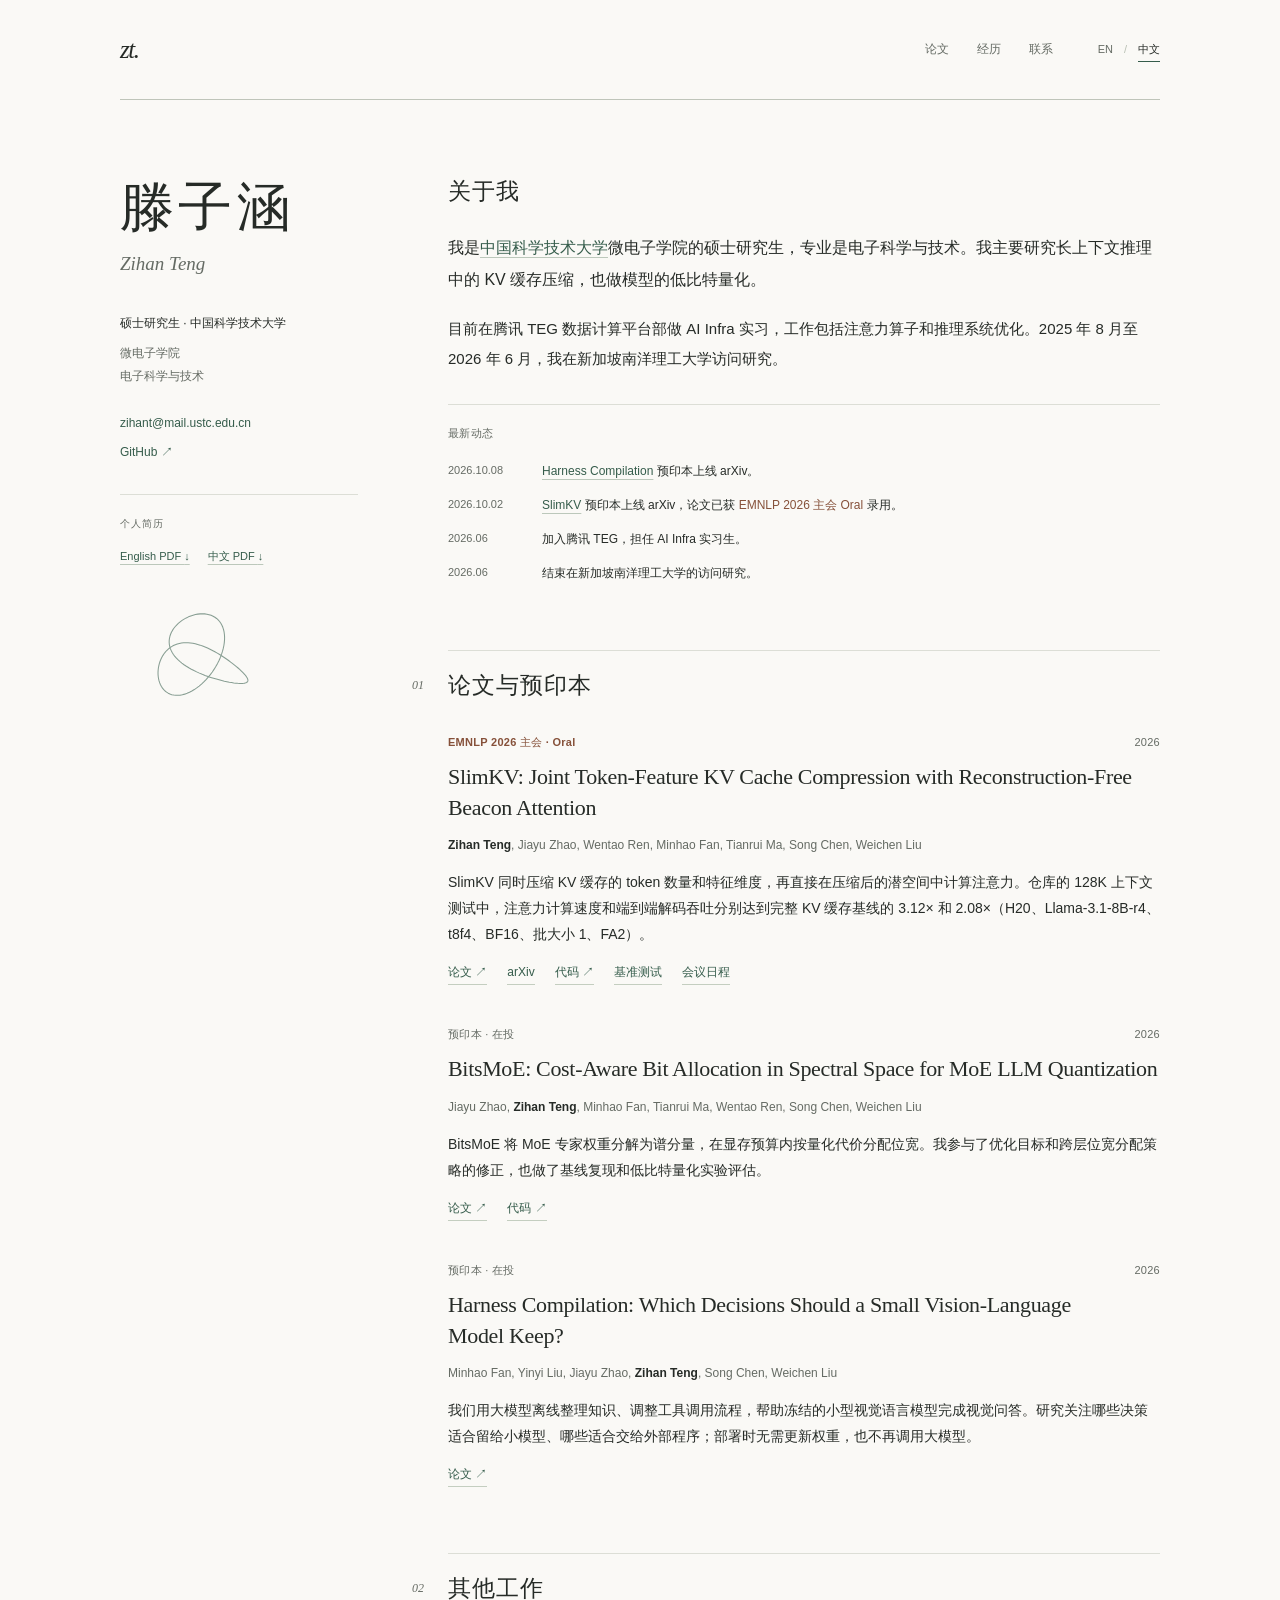
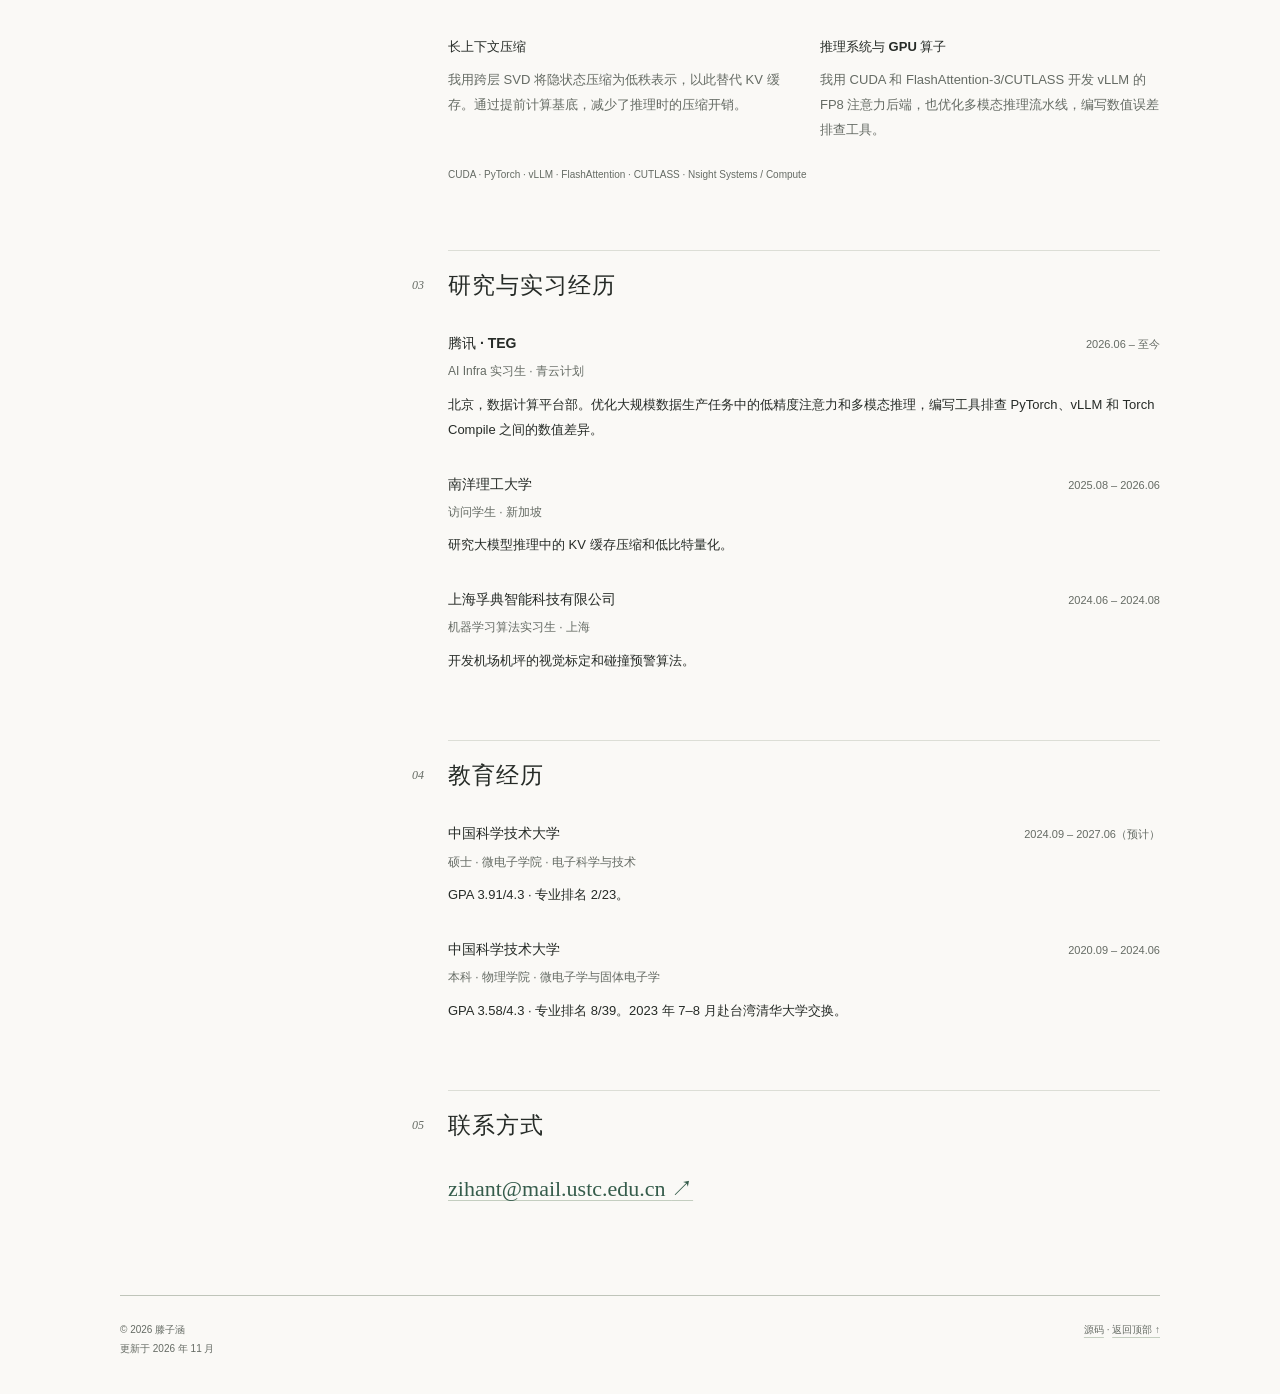
==== commit 4c99ccdc: "Unify submission labels, expand news, and update SlimKV benchmarks" ====
--- a/zh/index.html
+++ b/zh/index.html
@@ -39,22 +39,27 @@
 <svg class="motion-mark" data-motion-mark viewBox="0 0 160 108" aria-hidden="true" focusable="false"><path d="M77.69,39.39 L80.14,40.13 L82.60,41.00 L85.07,41.97 L87.54,43.03 L90.00,44.19 L92.45,45.43 L94.88,46.74 L97.28,48.11 L99.64,49.53 L101.96,51.00 L104.23,52.49 L106.45,54.00 L108.59,55.52 L110.67,57.05 L112.66,58.57 L114.56,60.07 L116.37,61.55 L118.07,63.00 L119.66,64.40 L121.13,65.77 L122.47,67.08 L123.68,68.34 L124.75,69.53 L125.67,70.66 L126.44,71.73 L127.06,72.72 L127.51,73.63 L127.80,74.47 L127.91,75.23 L127.85,75.91 L127.62,76.52 L127.22,77.04 L126.63,77.48 L125.87,77.84 L124.93,78.12 L123.82,78.32 L122.54,78.44 L121.10,78.48 L119.49,78.45 L117.73,78.34 L115.82,78.16 L113.77,77.90 L111.59,77.57 L109.29,77.17 L106.87,76.69 L104.36,76.15 L101.76,75.53 L99.08,74.85 L96.34,74.09 L93.55,73.27 L90.73,72.38 L87.90,71.42 L85.05,70.39 L82.23,69.29 L79.42,68.12 L76.66,66.89 L73.96,65.59 L71.33,64.23 L68.79,62.80 L66.36,61.30 L64.04,59.75 L61.84,58.13 L59.80,56.46 L57.90,54.73 L56.17,52.95 L54.61,51.11 L53.24,49.24 L52.05,47.32 L51.07,45.37 L50.28,43.38 L49.70,41.38 L49.33,39.36 L49.17,37.32 L49.22,35.29 L49.47,33.26 L49.93,31.25 L50.59,29.26 L51.44,27.31 L52.48,25.40 L53.69,23.54 L55.08,21.75 L56.62,20.03 L58.31,18.39 L60.14,16.85 L62.08,15.42 L64.13,14.10 L66.27,12.91 L68.49,11.85 L70.76,10.93 L73.07,10.17 L75.41,9.57 L77.76,9.14 L80.10,8.87 L82.42,8.79 L84.69,8.89 L86.91,9.18 L89.05,9.66 L91.11,10.33 L93.06,11.19 L94.89,12.24 L96.60,13.48 L98.16,14.90 L99.58,16.50 L100.83,18.27 L101.91,20.21 L102.82,22.31 L103.54,24.56 L104.08,26.95 L104.42,29.46 L104.58,32.08 L104.54,34.81 L104.30,37.62 L103.88,40.51 L103.26,43.44 L102.47,46.42 L101.49,49.42 L100.34,52.43 L99.03,55.42 L97.57,58.38 L95.95,61.30 L94.20,64.16 L92.33,66.94 L90.34,69.63 L88.25,72.20 L86.07,74.65 L83.82,76.96 L81.50,79.12 L79.14,81.11 L76.74,82.93 L74.32,84.57 L71.89,86.01 L69.47,87.26 L67.07,88.30 L64.69,89.13 L62.36,89.74 L60.09,90.15 L57.88,90.34 L55.74,90.31 L53.70,90.08 L51.75,89.64 L49.90,89.01 L48.17,88.18 L46.56,87.17 L45.07,85.99 L43.72,84.64 L42.50,83.14 L41.43,81.51 L40.49,79.75 L39.71,77.88 L39.07,75.91 L38.58,73.87 L38.25,71.76 L38.06,69.60 L38.02,67.41 L38.13,65.20 L38.38,63.00 L38.78,60.80 L39.32,58.64 L40.00,56.52 L40.81,54.47 L41.75,52.48 L42.82,50.59 L44.00,48.78 L45.31,47.09 L46.72,45.52 L48.25,44.07 L49.87,42.76 L51.59,41.59 L53.40,40.57 L55.30,39.70 L57.28,38.98 L59.33,38.42 L61.45,38.01 L63.63,37.76 L65.86,37.67 L68.15,37.73 L70.49,37.93 L72.86,38.28 L75.26,38.77 L77.69,39.39 Z"/></svg>
 </aside>
 <main class="content" id="main">
-<section class="intro" aria-labelledby="intro-title"><h2 id="intro-title">关于我</h2><p>我是<a href="https://www.ustc.edu.cn/">中国科学技术大学</a>微电子学院的硕士研究生，专业是电子科学与技术。我主要研究长上下文推理中的 KV 缓存压缩，也做模型的低比特量化。</p><p>目前在腾讯 TEG 数据计算平台部做 AI Infra 实习，工作包括注意力算子和推理系统优化。2025 年 8 月至 2026 年 6 月，我在新加坡南洋理工大学访问研究。</p><div class="news"><time datetime="2026">2026</time><p>第一作者论文 <a href="https://aclanthology.org/2026.emnlp-main.983/">SlimKV</a> 获 <strong>EMNLP 2026 主会 Oral</strong> 录用。</p></div></section>
+<section class="intro" aria-labelledby="intro-title"><h2 id="intro-title">关于我</h2><p>我是<a href="https://www.ustc.edu.cn/">中国科学技术大学</a>微电子学院的硕士研究生，专业是电子科学与技术。我主要研究长上下文推理中的 KV 缓存压缩，也做模型的低比特量化。</p><p>目前在腾讯 TEG 数据计算平台部做 AI Infra 实习，工作包括注意力算子和推理系统优化。2025 年 8 月至 2026 年 6 月，我在新加坡南洋理工大学访问研究。</p><div class="news" aria-labelledby="news-title"><h3 id="news-title">最新动态</h3><ul>
+<li><time datetime="2026-10-08">2026.10.08</time><p><a href="https://arxiv.org/abs/2610.11231">Harness Compilation</a> 预印本上线 arXiv。</p></li>
+<li><time datetime="2026-10-02">2026.10.02</time><p><a href="https://arxiv.org/abs/2610.02953">SlimKV</a> 预印本上线 arXiv，论文已获 <strong>EMNLP 2026 主会 Oral</strong> 录用。</p></li>
+<li><time datetime="2026-06">2026.06</time><p>加入腾讯 TEG，担任 AI Infra 实习生。</p></li>
+<li><time datetime="2026-06">2026.06</time><p>结束在新加坡南洋理工大学的访问研究。</p></li>
+</ul></div></section>
 <section class="section" id="publications"><div class="section-heading"><span class="number" aria-hidden="true">01</span><h2>论文与预印本</h2></div>
 <article class="publication">
 <div class="publication-header"><span class="venue">EMNLP 2026 主会 · Oral</span><span>2026</span></div>
 <h3 lang="en"><a href="https://aclanthology.org/2026.emnlp-main.983/">SlimKV: Joint Token-Feature KV Cache Compression with Reconstruction-Free Beacon Attention</a></h3>
-<p class="authors" lang="en"><strong>Zihan Teng</strong>, Jiayu Zhao, Wentao Ren, Minhao Fan, Tianrui Ma, Song Chen, Weichen Liu</p><p class="abstract">SlimKV 同时压缩 KV 缓存的 token 数量和特征维度，再直接在压缩后的潜空间中计算注意力。在论文的 128K 上下文实验中，注意力计算和端到端解码最高分别加速 7.34× 和 3.38×。</p>
-<div class="paper-links"><a href="https://aclanthology.org/2026.emnlp-main.983/">论文 <span aria-hidden="true">↗</span></a><a href="https://arxiv.org/abs/2610.02953">arXiv</a><a href="https://github.com/Strandding/SlimKV">代码 <span aria-hidden="true">↗</span></a><a href="https://docs.google.com/spreadsheets/d/1aXGTy_7Xeh-OXIs3iJSbDpUsZ6YhbfA76b17kBZH0Yk/edit?gid=943432490&amp;range=A1047:L1047">Oral 日程</a></div>
+<p class="authors" lang="en"><strong>Zihan Teng</strong>, Jiayu Zhao, Wentao Ren, Minhao Fan, Tianrui Ma, Song Chen, Weichen Liu</p><p class="abstract">SlimKV 同时压缩 KV 缓存的 token 数量和特征维度，再直接在压缩后的潜空间中计算注意力。仓库的 128K 上下文测试中，注意力计算速度和端到端解码吞吐分别达到完整 KV 缓存基线的 3.12× 和 2.08×（H20、Llama-3.1-8B-r4、t8f4、BF16、批大小 1、FA2）。</p>
+<div class="paper-links"><a href="https://aclanthology.org/2026.emnlp-main.983/">论文 <span aria-hidden="true">↗</span></a><a href="https://arxiv.org/abs/2610.02953">arXiv</a><a href="https://github.com/Strandding/SlimKV">代码 <span aria-hidden="true">↗</span></a><a href="https://github.com/Strandding/SlimKV#decode-speed">基准测试</a><a href="https://2026.emnlp.org/program/">会议日程</a></div>
 </article>
 <article class="publication">
-<div class="publication-header"><span>预印本 · ICLR 2027 在投</span><span>2026</span></div>
+<div class="publication-header"><span>预印本 · 在投</span><span>2026</span></div>
 <h3 lang="en"><a href="https://arxiv.org/abs/2606.00079">BitsMoE: Cost-Aware Bit Allocation in Spectral Space for MoE LLM Quantization</a></h3>
 <p class="authors" lang="en">Jiayu Zhao, <strong>Zihan Teng</strong>, Minhao Fan, Tianrui Ma, Wentao Ren, Song Chen, Weichen Liu</p><p class="abstract">BitsMoE 将 MoE 专家权重分解为谱分量，在显存预算内按量化代价分配位宽。我参与了优化目标和跨层位宽分配策略的修正，也做了基线复现和低比特量化实验评估。</p>
 <div class="paper-links"><a href="https://arxiv.org/abs/2606.00079">论文 <span aria-hidden="true">↗</span></a><a href="https://github.com/zjiayu064/BitsMoE">代码 <span aria-hidden="true">↗</span></a></div>
 </article>
 <article class="publication">
-<div class="publication-header"><span>ICLR 2027 · 在投</span><span>2026</span></div>
+<div class="publication-header"><span>预印本 · 在投</span><span>2026</span></div>
 <h3 lang="en"><a href="https://arxiv.org/abs/2610.11231">Harness Compilation: Which Decisions Should a Small Vision-Language Model Keep?</a></h3>
 <p class="authors" lang="en">Minhao Fan, Yinyi Liu, Jiayu Zhao, <strong>Zihan Teng</strong>, Song Chen, Weichen Liu</p><p class="abstract">我们用大模型离线整理知识、调整工具调用流程，帮助冻结的小型视觉语言模型完成视觉问答。研究关注哪些决策适合留给小模型、哪些适合交给外部程序；部署时无需更新权重，也不再调用大模型。</p>
 <div class="paper-links"><a href="https://arxiv.org/abs/2610.11231">论文 <span aria-hidden="true">↗</span></a></div>
--- a/assets/style.css
+++ b/assets/style.css
@@ -1,92 +1,176 @@
-:root{--paper:#faf9f6;--ink:#282925;--muted:#65665f;--line:#deded5;--accent:#376552;--highlight:#8a4735;--serif:Georgia,'Times New Roman','Songti SC','Noto Serif CJK SC',serif;--sans:-apple-system,BlinkMacSystemFont,'Segoe UI','PingFang SC','Microsoft YaHei',sans-serif}
-*{box-sizing:border-box}
-html{scroll-behavior:smooth;scroll-padding-top:32px}
-body{margin:0;background:var(--paper);color:var(--ink);font:16px/1.7 var(--sans);-webkit-font-smoothing:antialiased}
-a{color:var(--accent);text-underline-offset:4px;text-decoration-thickness:1px}
-a:hover{color:var(--highlight)}
-a:focus-visible,summary:focus-visible{outline:2px solid var(--accent);outline-offset:5px}
-::selection{background:#dce7dc}
-.skip-link{position:fixed;left:20px;top:-80px;background:var(--ink);color:white;padding:10px 16px;z-index:10}
-.skip-link:focus{top:12px}
-.page{width:min(1100px,calc(100% - 96px));margin:auto}
-.topbar{display:flex;justify-content:space-between;align-items:center;gap:24px;min-height:89px;border-bottom:1px solid var(--ink)}
-.wordmark{color:var(--ink);text-decoration:none;font:italic 22px var(--serif)}
-.top-right{display:flex;align-items:center;gap:34px}
-.top-nav{display:flex;gap:25px;font-size:13px}
-.top-nav a{text-decoration:none;color:var(--muted);padding:8px 0}
-.top-nav a:hover{color:var(--accent)}
-.language{display:flex;align-items:center;gap:10px;font-size:12px;white-space:nowrap}
-.language a{padding:9px 0;text-decoration:none;color:var(--muted)}
-.language a[aria-current]{color:var(--ink);text-decoration:underline;text-decoration-color:var(--accent);text-underline-offset:7px}
-.language span{color:var(--line)}
-.layout{display:grid;grid-template-columns:240px minmax(0,1fr);gap:64px;padding-top:63px}
-.profile{align-self:start;position:sticky;top:40px}
-.profile .overline{margin:0 0 21px;font-size:11px;letter-spacing:.13em;text-transform:uppercase;color:var(--muted)}
-h1{font:normal 51px/1.04 var(--serif);letter-spacing:-.045em;margin:0 0 12px}
-.alternate-name{font:20px var(--serif);color:var(--muted);margin:0 0 29px;letter-spacing:.06em}
-.affiliation{font-size:13px;line-height:1.8;margin:0 0 22px}
-.affiliation .role{display:block;font-weight:600;margin-bottom:5px;color:var(--ink)}
-.profile-links{display:flex;flex-direction:column;align-items:flex-start;gap:6px;font-size:13px}
-.profile-links a{text-decoration:none;border-bottom:1px solid var(--line)}
-.cv-links{margin-top:27px;padding-top:17px;border-top:1px solid var(--line);font-size:12px}
-.cv-links .label{display:block;color:var(--muted);font-size:10px;letter-spacing:.1em;text-transform:uppercase;margin-bottom:7px}
-.cv-links a{display:inline-block;padding:4px 0;margin-right:13px}
-.motion-mark{display:block;width:160px;height:108px;margin:29px 0 0;overflow:visible;color:var(--accent);opacity:.58;pointer-events:none}
-.motion-mark path{fill:none;stroke:currentColor;stroke-width:1.05;stroke-linecap:round;stroke-linejoin:round}
-@media print{.motion-mark{display:none}}
-.research-note{margin:44px 0 0;padding-top:16px;border-top:1px solid var(--line);color:var(--muted);font:italic 15px/1.7 var(--serif)}
-.research-note svg{display:block;width:134px;height:36px;margin-bottom:12px;color:var(--accent)}
-.content{min-width:0;padding-bottom:38px}
-.intro{margin-bottom:42px}
-.intro h2{font:normal 30px/1.3 var(--serif);letter-spacing:-.02em;margin:0 0 22px;max-width:560px}
-.intro p{margin:0 0 15px;font-size:15px;line-height:1.85}
-.interests{color:var(--muted);font-size:12px!important;line-height:1.85!important;margin-top:22px!important}
-.interests strong{color:var(--ink);font-weight:500}
-.news{display:grid;grid-template-columns:58px 1fr;gap:14px;margin:24px 0 0;padding:16px 0;border-top:1px solid var(--line);border-bottom:1px solid var(--line);font-size:13px;line-height:1.7}
-.news time{color:var(--muted);font-variant-numeric:tabular-nums}
-.news p{margin:0;font-size:13px;line-height:1.7}
-.news strong{font-weight:600;color:var(--highlight)}
-.section{margin-bottom:45px;scroll-margin-top:30px}
-.section-heading{display:flex;align-items:baseline;gap:13px;margin-bottom:25px}
-.section-heading .number{color:var(--accent);font:11px/1.5 var(--sans);letter-spacing:.06em}
-.section-heading h2{font:normal 26px/1.2 var(--serif);letter-spacing:-.02em;margin:0}
-.section-heading::after{content:'';flex:1;height:1px;background:var(--line);margin-left:4px}
-.publication{margin-bottom:29px}
-.publication+.publication{padding-top:27px;border-top:1px solid var(--line)}
-.publication-header{display:flex;justify-content:space-between;align-items:baseline;gap:20px;font-size:11px;color:var(--muted);margin-bottom:9px}
-.publication-header .venue{color:var(--highlight);font-weight:650}
-.publication h3{font:600 17px/1.48 var(--sans);letter-spacing:-.015em;margin:0 0 9px}
-.publication h3 a{color:var(--ink);text-decoration:none}
-.publication h3 a:hover{text-decoration:underline;color:var(--accent)}
-.authors{font-size:12px;line-height:1.8;color:var(--muted);margin:0 0 11px}
-.authors strong{color:var(--ink);font-weight:600}
-.abstract{font-size:13px;line-height:1.8;margin:0 0 11px}
-.paper-links{display:flex;gap:17px;flex-wrap:wrap;font-size:12px;align-items:baseline}
-.paper-links a{text-decoration:none;border-bottom:1px solid var(--line)}
-.paper-links a:hover{border-color:var(--accent)}
-.entry{margin-bottom:24px}
-.entry-title{display:flex;justify-content:space-between;align-items:baseline;gap:20px}
-.entry h3{font-size:14px;line-height:1.5;font-weight:600;margin:0}
-.date{font-size:11px;white-space:nowrap;color:var(--muted);font-variant-numeric:tabular-nums}
-.entry .role{font-size:12px;color:var(--muted);margin:4px 0 8px}
-.entry p{font-size:13px;line-height:1.8;margin:6px 0 0}
-.practice{display:grid;grid-template-columns:1fr 1fr;gap:25px}
-.practice h3{font-size:13px;margin:0 0 8px;font-weight:600}
-.practice p{font-size:13px;line-height:1.8;margin:0;color:var(--muted)}
-.tools{font-size:11px;color:var(--muted);margin:22px 0 0;padding-top:14px;border-top:1px solid var(--line)}
-.contact p{font-size:14px;line-height:1.8;margin:0 0 12px}
-.footer{display:flex;justify-content:space-between;gap:20px;border-top:1px solid var(--ink);padding:21px 0 30px;color:var(--muted);font-size:11px}
-.footer a{color:var(--muted)}
-html[lang='zh-CN'] h1{font-size:48px;letter-spacing:.07em;line-height:1.2}
-html[lang='zh-CN'] .intro h2{font-size:28px;line-height:1.6;letter-spacing:0}
-html[lang='zh-CN'] .intro p{line-height:1.95}
-html[lang='zh-CN'] .section-heading h2{font-size:24px;letter-spacing:.04em}
-html[lang='zh-CN'] .alternate-name{letter-spacing:0;font-style:italic}
-html[lang='zh-CN'] .research-note{font-style:normal;font-size:14px}
-@media(min-width:1250px){.page{width:1080px}.layout{grid-template-columns:250px minmax(0,1fr);gap:78px}}
-@media(max-width:900px){.page{width:calc(100% - 56px)}.layout{grid-template-columns:205px minmax(0,1fr);gap:35px}h1{font-size:45px}.top-right{gap:25px}.top-nav{gap:18px}.entry-title{display:block}.entry-title .date{display:block;margin-top:3px}.practice{grid-template-columns:1fr;gap:20px}}
-@media(max-width:680px){html{scroll-padding-top:18px}.page{width:calc(100% - 40px)}.topbar{min-height:70px}.top-nav{display:none}.layout{display:block;padding-top:37px}.profile{position:static;margin-bottom:32px}.profile .overline{margin-bottom:14px;font-size:10px}h1{font-size:46px;margin-bottom:9px}.alternate-name{font-size:18px;margin-bottom:18px}.affiliation{font-size:13px;margin-bottom:13px}.profile-links{flex-direction:row;flex-wrap:wrap;gap:18px}.cv-links{margin-top:16px;padding-top:12px;display:flex;align-items:baseline;gap:14px}.cv-links .label{margin:0}.cv-links a{margin:0}.research-note{display:none}.intro{margin-bottom:35px}.intro h2{font-size:27px;margin-bottom:17px}.intro p{font-size:14px}.news{grid-template-columns:49px 1fr;gap:10px;margin-top:20px}.section{margin-bottom:35px}.section-heading{margin-bottom:22px}.section-heading h2{font-size:24px}.publication-header{gap:12px}.publication h3{font-size:16px}.entry-title{display:flex;flex-wrap:wrap;gap:3px 18px}.entry-title .date{margin:0}.footer{font-size:10px;align-items:flex-start}.footer span:last-child{text-align:right}.content{padding-bottom:5px}html[lang='zh-CN'] h1{font-size:42px}html[lang='zh-CN'] .intro h2{font-size:25px}}
-@media(max-width:680px){.profile{position:relative;top:auto}.motion-mark{position:absolute;top:0;right:0;width:110px;height:75px;margin:0}}
-@media(max-width:420px){.motion-mark{display:none}}
-@media(prefers-reduced-motion:reduce){html{scroll-behavior:auto}}
-@media print{body{background:white;font-size:11pt}.page{width:100%}.topbar,.research-note,.skip-link,.top-nav,.language{display:none}.layout{padding-top:0;grid-template-columns:175px minmax(0,1fr);gap:30px}.profile{position:static}h1{font-size:34px}.intro h2{font-size:23px}.section{break-inside:avoid;margin-bottom:24px}.publication,.entry{break-inside:avoid}a{color:inherit}.footer{padding-bottom:0}}
+:root {
+  --paper: #faf9f6;
+  --ink: #262b27;
+  --muted: #656b64;
+  --line: #dcded6;
+  --accent: #355c4b;
+  --highlight: #86513a;
+  --serif: 'Iowan Old Style', 'Palatino Linotype', 'Book Antiqua', Georgia, 'Songti SC', 'Noto Serif CJK SC', serif;
+  --sans: -apple-system, BlinkMacSystemFont, 'Segoe UI', 'PingFang SC', 'Microsoft YaHei', sans-serif;
+}
+* { box-sizing: border-box; }
+html { scroll-behavior: smooth; scroll-padding-top: 40px; }
+body { margin: 0; background: var(--paper); color: var(--ink); font: 16px/1.75 var(--sans); -webkit-font-smoothing: antialiased; }
+a { color: var(--accent); text-underline-offset: 4px; text-decoration-thickness: 1px; }
+a:hover { color: var(--highlight); }
+a:focus-visible { outline: 2px solid var(--accent); outline-offset: 5px; }
+::selection { background: #dfe8dd; }
+.skip-link { position: fixed; left: 20px; top: -80px; background: var(--ink); color: white; padding: 10px 16px; z-index: 10; }
+.skip-link:focus { top: 12px; }
+.page { width: min(1040px, calc(100% - 112px)); margin: auto; }
+.topbar { display: flex; justify-content: space-between; align-items: center; gap: 24px; min-height: 100px; border-bottom: 1px solid #bfc5ba; }
+.wordmark { color: var(--ink); text-decoration: none; font: italic 25px/1 var(--serif); letter-spacing: -.06em; }
+.top-right { display: flex; align-items: center; gap: 45px; }
+.top-nav { display: flex; gap: 28px; font-size: 12px; }
+.top-nav a { text-decoration: none; color: var(--muted); padding: 10px 0; }
+.top-nav a:hover { color: var(--accent); }
+.language { display: flex; align-items: center; gap: 11px; font-size: 11px; white-space: nowrap; }
+.language a { padding: 10px 0; text-decoration: none; color: var(--muted); }
+.language a[aria-current] { color: var(--ink); text-decoration: underline; text-decoration-color: var(--accent); text-underline-offset: 8px; }
+.language span { color: #b9c0b4; }
+.layout { display: grid; grid-template-columns: 238px minmax(0, 1fr); gap: 90px; padding-top: 76px; }
+.profile { align-self: start; position: sticky; top: 48px; }
+h1 { font: 400 54px/1.08 var(--serif); letter-spacing: -.045em; margin: 0 0 13px; white-space: nowrap; }
+.alternate-name { font: 19px/1.4 var(--serif); color: var(--muted); margin: 0 0 34px; letter-spacing: .04em; }
+.affiliation { font-size: 12px; line-height: 1.9; margin: 0 0 25px; color: var(--muted); }
+.affiliation .role { display: block; font-weight: 500; margin-bottom: 8px; color: var(--ink); }
+.profile-links { display: flex; flex-direction: column; align-items: flex-start; gap: 7px; font-size: 12px; }
+.profile-links a { text-decoration: none; border-bottom: 1px solid transparent; }
+.profile-links a:hover { border-color: var(--accent); }
+.cv-links { margin-top: 30px; padding-top: 20px; border-top: 1px solid var(--line); font-size: 11px; }
+.cv-links .label { display: block; color: var(--muted); font-size: 10px; letter-spacing: .11em; text-transform: uppercase; margin-bottom: 9px; }
+.cv-links a { display: inline-block; padding: 5px 0; margin-right: 18px; text-decoration-color: #bcc8bb; }
+.motion-mark { display: block; width: 160px; height: 108px; margin: 34px 0 0; overflow: visible; color: var(--accent); opacity: .58; pointer-events: none; }
+.motion-mark path { fill: none; stroke: currentColor; stroke-width: 1.05; stroke-linecap: round; stroke-linejoin: round; }
+.content { min-width: 0; padding-bottom: 24px; }
+.intro { margin-bottom: 65px; }
+.intro h2 { font: 400 24px/1.35 var(--serif); letter-spacing: -.015em; margin: 0 0 25px; }
+.intro p { margin: 0 0 18px; font-size: 15px; line-height: 1.95; }
+.intro > p:first-of-type { font-size: 17px; line-height: 1.85; }
+.intro a { text-decoration-color: #bcc8bb; }
+.news { margin-top: 30px; padding-top: 19px; border-top: 1px solid var(--line); font-size: 12px; line-height: 1.8; }
+.news h3 { margin: 0 0 15px; color: var(--muted); font-size: 11px; font-weight: 500; letter-spacing: .04em; }
+.news ul { list-style: none; margin: 0; padding: 0; }
+.news li { display: grid; grid-template-columns: 76px minmax(0, 1fr); gap: 18px; margin-top: 10px; }
+.news li:first-child { margin-top: 0; }
+.news time { padding-top: 1px; color: var(--muted); font-size: 11px; line-height: 1.95; font-variant-numeric: tabular-nums; white-space: nowrap; }
+.news p { margin: 0; font-size: 12px; line-height: 1.8; }
+.news strong { font-weight: 500; color: var(--highlight); }
+.section { margin-bottom: 66px; scroll-margin-top: 40px; }
+.section-heading { position: relative; display: flex; align-items: baseline; margin-bottom: 32px; padding-top: 21px; border-top: 1px solid var(--line); }
+.section-heading .number { position: absolute; left: -36px; top: 26px; color: var(--muted); font: italic 12px/1.5 var(--serif); }
+.section-heading h2 { font: 400 25px/1.25 var(--serif); letter-spacing: -.025em; margin: 0; }
+.publication { margin: 0 0 40px; }
+.publication:last-child { margin-bottom: 0; }
+.publication-header { display: flex; justify-content: space-between; align-items: baseline; gap: 20px; font-size: 11px; letter-spacing: .025em; color: var(--muted); margin-bottom: 10px; }
+.publication-header .venue { color: var(--highlight); font-weight: 550; }
+.publication-header > span:last-child { font-variant-numeric: tabular-nums; }
+.publication h3 { font: 400 22px/1.4 var(--serif); letter-spacing: -.015em; margin: 0 0 11px; text-wrap: pretty; }
+.publication h3 a { color: var(--ink); text-decoration: none; }
+.publication h3 a:hover { text-decoration: underline; text-decoration-color: #b8c3b5; text-underline-offset: 5px; }
+.authors { font-size: 12px; line-height: 1.9; color: var(--muted); margin: 0 0 13px; }
+.authors strong { color: var(--ink); font-weight: 600; }
+.abstract { font-size: 14px; line-height: 1.85; margin: 0 0 14px; }
+.paper-links { display: flex; gap: 20px; flex-wrap: wrap; font-size: 12px; align-items: baseline; }
+.paper-links a { text-decoration: none; border-bottom: 1px solid #c4cec0; padding-bottom: 1px; }
+.paper-links a:hover { border-color: var(--accent); }
+.entry { margin-bottom: 30px; }
+.entry:last-child { margin-bottom: 0; }
+.entry-title { display: flex; justify-content: space-between; align-items: baseline; gap: 20px; }
+.entry h3 { font-size: 14px; line-height: 1.65; font-weight: 550; margin: 0; }
+.date { font-size: 11px; white-space: nowrap; color: var(--muted); font-variant-numeric: tabular-nums; }
+.entry .role { font-size: 12px; color: var(--muted); margin: 5px 0 10px; }
+.entry p { font-size: 13px; line-height: 1.9; margin: 7px 0 0; }
+.practice { display: grid; grid-template-columns: 1fr 1fr; gap: 32px; }
+.practice h3 { font-size: 13px; margin: 0 0 10px; font-weight: 550; }
+.practice p { font-size: 13px; line-height: 1.9; margin: 0; color: var(--muted); }
+.tools { font-size: 10px; color: var(--muted); line-height: 1.9; margin: 22px 0 0; }
+.contact > a { font: 400 22px/1.5 var(--serif); text-decoration-color: #c4cec0; overflow-wrap: anywhere; }
+.footer { display: flex; justify-content: space-between; gap: 24px; border-top: 1px solid #bfc5ba; padding: 24px 0 36px; color: var(--muted); font-size: 10px; line-height: 1.9; }
+.footer a { color: var(--muted); text-decoration-color: #c4cec0; }
+html[lang='zh-CN'] h1 { font-size: 54px; letter-spacing: .08em; line-height: 1.15; }
+html[lang='zh-CN'] .alternate-name { letter-spacing: 0; font-style: italic; }
+html[lang='zh-CN'] .intro h2 { font-size: 23px; letter-spacing: .04em; }
+html[lang='zh-CN'] .intro p { line-height: 2; }
+html[lang='zh-CN'] .intro > p:first-of-type { font-size: 16px; }
+html[lang='zh-CN'] .section-heading h2 { font-size: 23px; letter-spacing: .04em; }
+html[lang='zh-CN'] .section-heading .number { top: 25px; }
+@media (max-width: 1050px) {
+  .page { width: calc(100% - 80px); }
+  .layout { grid-template-columns: 210px minmax(0, 1fr); gap: 65px; }
+  h1 { font-size: 48px; }
+  html[lang='zh-CN'] h1 { font-size: 49px; }
+  .entry-title { display: block; }
+  .entry-title .date { display: block; margin-top: 3px; }
+  .practice { grid-template-columns: 1fr; gap: 25px; }
+}
+@media (max-width: 800px) {
+  .page { width: calc(100% - 56px); }
+  .layout { grid-template-columns: 185px minmax(0, 1fr); gap: 48px; padding-top: 58px; }
+  h1 { font-size: 43px; }
+  html[lang='zh-CN'] h1 { font-size: 45px; }
+  .top-right { gap: 28px; }
+  .top-nav { gap: 20px; }
+  .intro > p:first-of-type { font-size: 16px; }
+  .section-heading .number { left: -29px; }
+  .publication h3 { font-size: 21px; }
+}
+@media (max-width: 680px) {
+  html { scroll-padding-top: 24px; }
+  .page { width: calc(100% - 44px); }
+  .topbar { min-height: 76px; }
+  .top-nav { display: none; }
+  .wordmark { font-size: 24px; }
+  .layout { display: block; padding-top: 45px; }
+  .profile { position: relative; top: auto; margin-bottom: 49px; }
+  h1 { font-size: 47px; margin-bottom: 9px; }
+  html[lang='zh-CN'] h1 { font-size: 47px; }
+  .alternate-name { font-size: 18px; margin-bottom: 24px; }
+  .affiliation { font-size: 12px; margin-bottom: 17px; }
+  .profile-links { flex-direction: row; flex-wrap: wrap; gap: 19px; }
+  .cv-links { margin-top: 20px; padding-top: 14px; display: flex; align-items: baseline; flex-wrap: wrap; column-gap: 18px; }
+  .cv-links .label { margin: 0; font-size: 9px; }
+  .cv-links a { margin: 0; }
+  .motion-mark { position: absolute; top: 0; right: 0; width: 110px; height: 75px; margin: 0; }
+  .intro { margin-bottom: 47px; }
+  .intro h2 { font-size: 23px; margin-bottom: 19px; }
+  .intro p { font-size: 14px; }
+  .intro > p:first-of-type { font-size: 16px; }
+  html[lang='zh-CN'] .intro > p:first-of-type { font-size: 15px; }
+  .news { margin-top: 24px; }
+  .news li { grid-template-columns: 70px minmax(0, 1fr); gap: 14px; }
+  .news p { font-size: 12px; }
+  .section { margin-bottom: 48px; }
+  .section-heading { gap: 11px; padding-top: 19px; margin-bottom: 26px; }
+  .section-heading .number { position: static; font-size: 11px; }
+  .section-heading h2 { font-size: 24px; }
+  html[lang='zh-CN'] .section-heading h2 { font-size: 22px; }
+  .publication { margin-bottom: 35px; }
+  .publication-header { font-size: 10px; gap: 12px; margin-bottom: 10px; }
+  .publication h3 { font-size: 21px; line-height: 1.4; }
+  .authors { font-size: 11px; }
+  .abstract { font-size: 13px; line-height: 1.9; }
+  .entry-title { display: flex; flex-wrap: wrap; gap: 3px 18px; }
+  .entry-title .date { margin: 0; }
+  .contact > a { font-size: 20px; }
+  .footer { align-items: flex-start; font-size: 9px; }
+  .footer span:last-child { text-align: right; }
+  .content { padding-bottom: 0; }
+}
+@media (max-width: 420px) { .motion-mark { display: none; } }
+@media (prefers-reduced-motion: reduce) { html { scroll-behavior: auto; } }
+@media print {
+  body { background: white; font-size: 11pt; }
+  .page { width: 100%; }
+  .topbar, .skip-link, .motion-mark { display: none; }
+  .layout { padding-top: 0; grid-template-columns: 175px minmax(0, 1fr); gap: 35px; }
+  .profile { position: static; }
+  h1, html[lang='zh-CN'] h1 { font-size: 34px; }
+  .intro h2 { font-size: 23px; }
+  .section { break-inside: auto; margin-bottom: 26px; }
+  .section-heading { break-after: avoid; }
+  .publication, .entry { break-inside: avoid; }
+  .section-heading .number { display: none; }
+  a { color: inherit; }
+  .footer { padding-bottom: 0; }
+}
